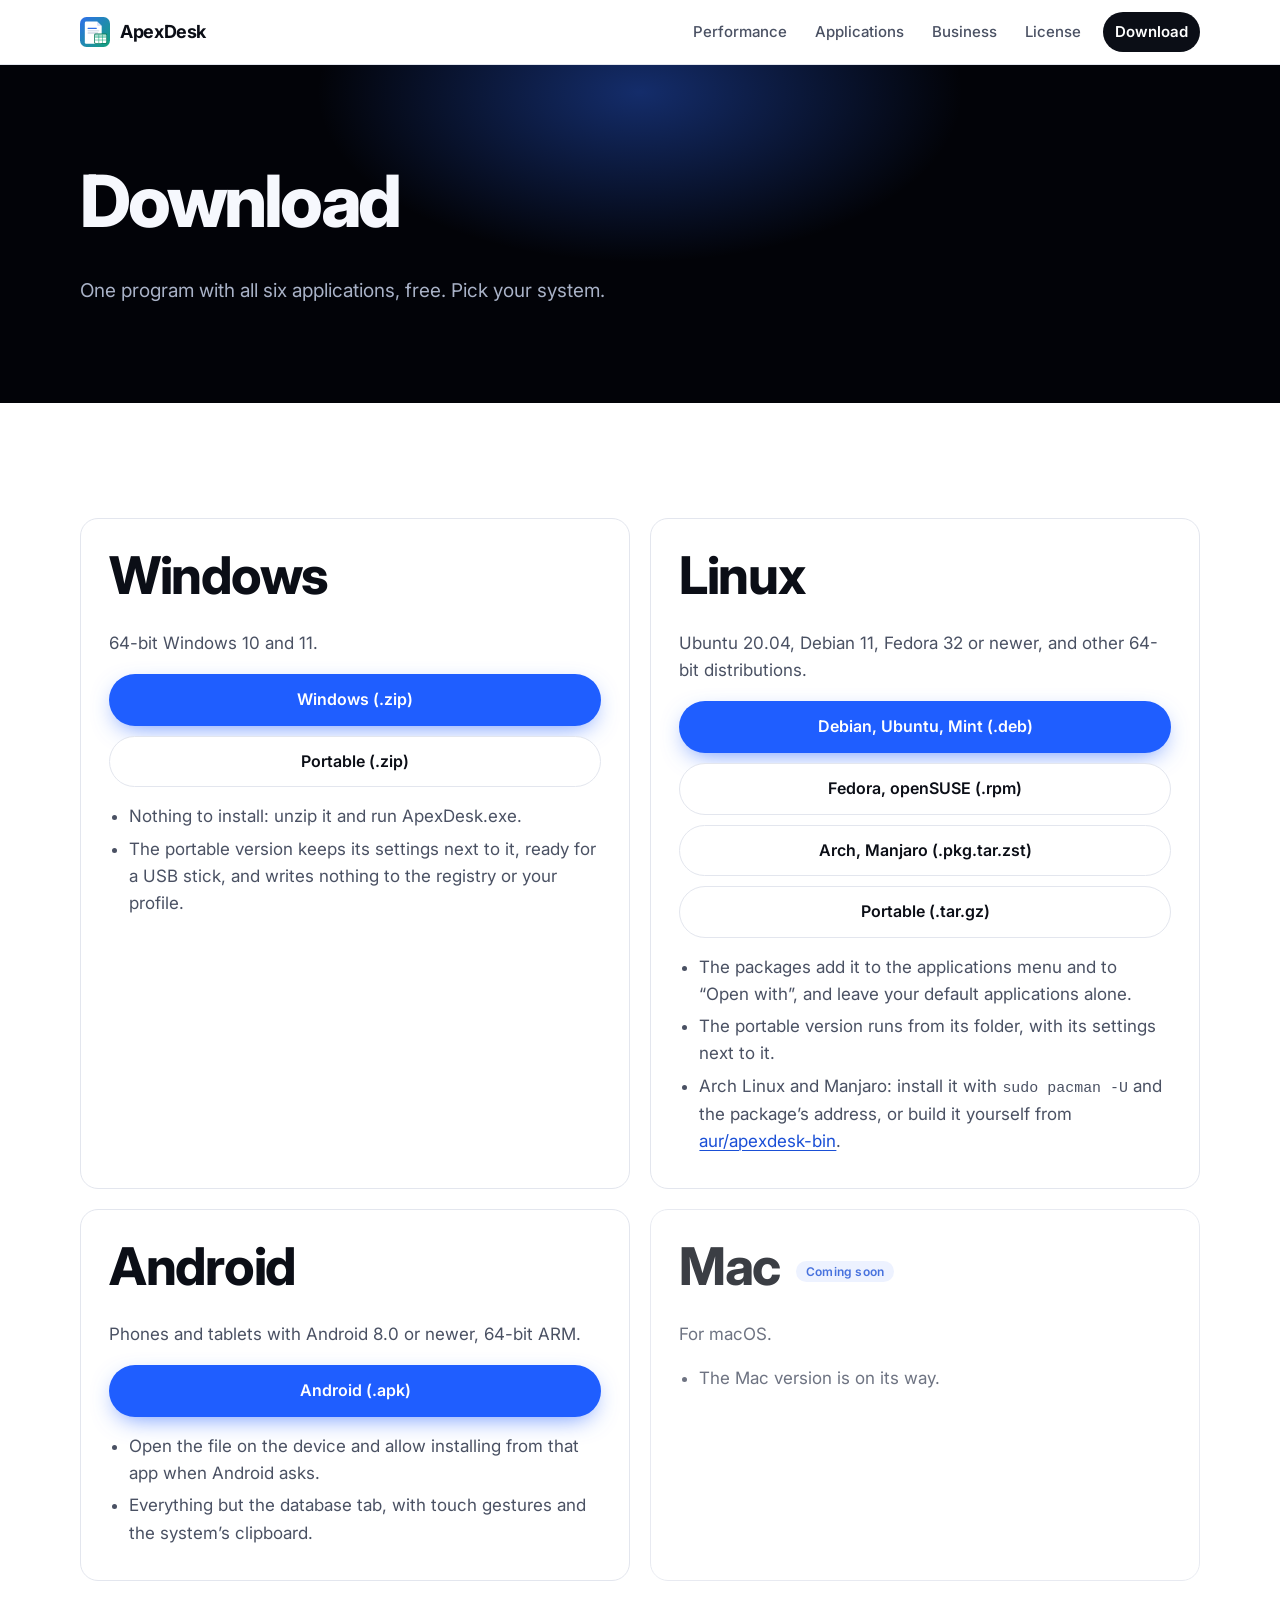
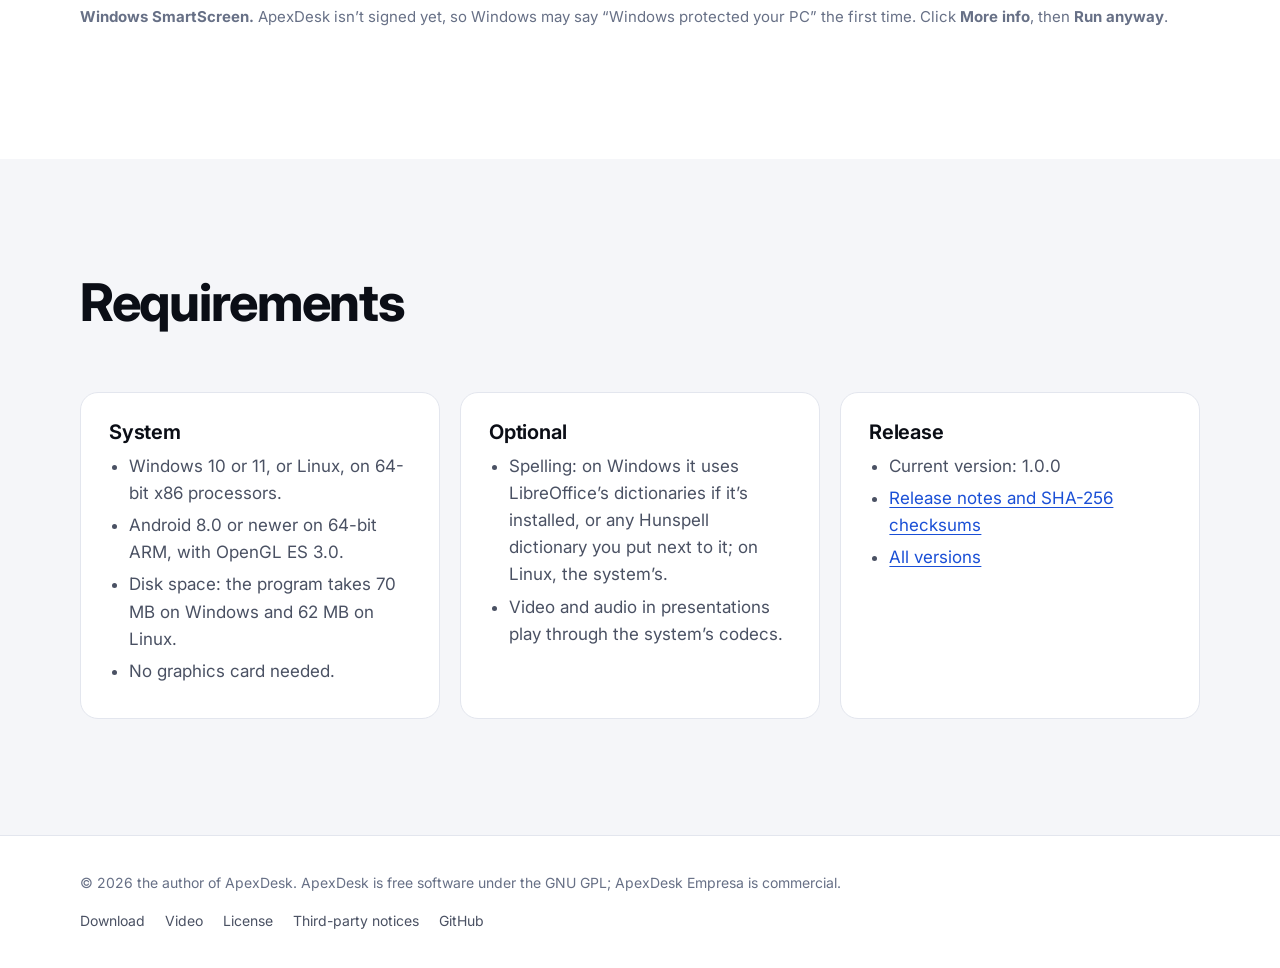
==== download.html @ 5144d4d2 "License: the source code is open under the GNU GPL; ApexDesk Empresa stays commercial Co-Authored-By" ====
<!doctype html>
<html lang="en">
<head>
<meta charset="utf-8">
<meta name="viewport" content="width=device-width, initial-scale=1">
<title>Download ApexDesk for Windows and Linux</title>
<meta name="description" content="Download ApexDesk 1.0 for Windows (normal or portable) and Linux (.deb, .rpm, Arch or portable); Mac coming soon. Free, no account.">
<link rel="canonical" href="https://apexdesk.github.io/download.html">
<meta property="og:type" content="website">
<meta property="og:site_name" content="ApexDesk">
<meta property="og:title" content="Download ApexDesk">
<meta property="og:description" content="Free, for Windows and Linux.">
<meta property="og:url" content="https://apexdesk.github.io/download.html">
<meta property="og:image" content="https://apexdesk.github.io/img/og.jpg">
<meta property="og:locale" content="en_US">
<meta name="twitter:card" content="summary_large_image">
<meta name="theme-color" content="#0b0f19" media="(prefers-color-scheme: dark)">
<meta name="theme-color" content="#ffffff" media="(prefers-color-scheme: light)">
<link rel="icon" href="img/logo-mark.svg" type="image/svg+xml">
<link rel="icon" href="favicon.ico" sizes="32x32">
<link rel="apple-touch-icon" href="img/apple-touch-icon.png">
<link rel="preload" href="fonts/inter-var.woff2" as="font" type="font/woff2" crossorigin>
<link rel="stylesheet" href="css/style.css">
</head>
<body class="page">
<a class="skip" href="#main">Skip to content</a>
<header class="site-header">
  <div class="wrap">
    <a class="brand" href="./"><img src="img/logo-mark.svg" alt="" width="30" height="30">ApexDesk</a>
    <nav class="nav" aria-label="Main">
      <a href="./#performance">Performance</a>
      <a href="./#applications">Applications</a>
      <a href="./#business">Business</a>
      <a href="license.html">License</a>
      <a class="nav-cta" href="download.html" aria-current="page">Download</a>
    </nav>
  </div>
</header>

<main id="main">
<div class="page-head">
  <div class="wrap">
    <h1>Download</h1>
    <p>One program with all six applications, free. Pick your system.</p>
  </div>
</div>

<section>
  <div class="wrap">
    <div class="grid dl">
      <div class="card">
        <h2>Windows</h2>
        <p>64-bit Windows 10 and 11.</p>
        <a class="btn btn-primary" href="https://github.com/apexdesk/apexdesk/releases/download/v1.0.0/apexdesk-1.0.0-windows-x86_64.zip">Windows (.zip)</a>
        <a class="btn btn-ghost" href="https://github.com/apexdesk/apexdesk/releases/download/v1.0.0/apexdesk-1.0.0-windows-x86_64-portable.zip">Portable (.zip)</a>
        <ul>
          <li>Nothing to install: unzip it and run ApexDesk.exe.</li>
          <li>The portable version keeps its settings next to it, ready for a USB stick, and writes nothing to the registry or your profile.</li>
        </ul>
      </div>
      <div class="card">
        <h2>Linux</h2>
        <p>Ubuntu 20.04, Debian 11, Fedora 32 or newer, and other 64-bit distributions.</p>
        <a class="btn btn-primary" href="https://github.com/apexdesk/apexdesk/releases/download/v1.0.0/apexdesk_1.0.0_amd64.deb">Debian, Ubuntu, Mint (.deb)</a>
        <a class="btn btn-ghost" href="https://github.com/apexdesk/apexdesk/releases/download/v1.0.0/apexdesk-1.0.0-1.x86_64.rpm">Fedora, openSUSE (.rpm)</a>
        <a class="btn btn-ghost" href="https://github.com/apexdesk/apexdesk/releases/download/v1.0.0/apexdesk-bin-1.0.0-1-x86_64.pkg.tar.zst">Arch, Manjaro (.pkg.tar.zst)</a>
        <a class="btn btn-ghost" href="https://github.com/apexdesk/apexdesk/releases/download/v1.0.0/apexdesk-1.0.0-linux-x86_64-portable.tar.gz">Portable (.tar.gz)</a>
        <ul>
          <li>The packages add it to the applications menu and to “Open with”, and leave your default applications alone.</li>
          <li>The portable version runs from its folder, with its settings next to it.</li>
          <li>Arch Linux and Manjaro: install it with <code>sudo pacman -U</code> and the package’s address, or build it yourself from <a href="https://github.com/apexdesk/apexdesk/tree/main/aur/apexdesk-bin">aur/apexdesk-bin</a>.</li>
        </ul>
      </div>
      <div class="card">
        <h2>Android</h2>
        <p>Phones and tablets with Android 8.0 or newer, 64-bit ARM.</p>
        <a class="btn btn-primary" href="https://github.com/apexdesk/apexdesk/releases/download/v1.0.0/apexdesk-1.0.0-android.apk">Android (.apk)</a>
        <ul>
          <li>Open the file on the device and allow installing from that app when Android asks.</li>
          <li>Everything but the database tab, with touch gestures and the system’s clipboard.</li>
        </ul>
      </div>
      <div class="card soon">
        <h2>Mac <span class="badge">Coming soon</span></h2>
        <p>For macOS.</p>
        <ul>
          <li>The Mac version is on its way.</li>
        </ul>
      </div>
    </div>
    <p class="fine-print"><strong>Windows SmartScreen.</strong> ApexDesk isn’t signed yet, so Windows may say “Windows protected your PC” the first time. Click <strong>More info</strong>, then <strong>Run anyway</strong>.</p>
  </div>
</section>

<section class="alt req">
  <div class="wrap">
    <div class="section-head">
      <h2>Requirements</h2>
    </div>
    <div class="grid">
      <div class="card">
        <h3>System</h3>
        <ul>
          <li>Windows 10 or 11, or Linux, on 64-bit x86 processors.</li>
          <li>Android 8.0 or newer on 64-bit ARM, with OpenGL ES 3.0.</li>
          <li>Disk space: the program takes <span data-fig="exe_win">70</span> MB on Windows and <span data-fig="exe_linux">62</span> MB on Linux.</li>
          <li>No graphics card needed.</li>
        </ul>
      </div>
      <div class="card">
        <h3>Optional</h3>
        <ul>
          <li>Spelling: on Windows it uses LibreOffice’s dictionaries if it’s installed, or any Hunspell dictionary you put next to it; on Linux, the system’s.</li>
          <li>Video and audio in presentations play through the system’s codecs.</li>
        </ul>
      </div>
      <div class="card">
        <h3>Release</h3>
        <ul>
          <li>Current version: 1.0.0</li>
          <li><a href="https://github.com/apexdesk/apexdesk/releases/tag/v1.0.0">Release notes and SHA-256 checksums</a></li>
          <li><a href="https://github.com/apexdesk/apexdesk/releases">All versions</a></li>
        </ul>
      </div>
    </div>
  </div>
</section>
</main>

<footer class="site-footer">
  <div class="wrap">
    <p>© 2026 the author of ApexDesk. ApexDesk is free software under the GNU GPL; ApexDesk Empresa is commercial.</p>
    <nav aria-label="Footer">
      <a href="download.html">Download</a>
      <a href="video.html">Video</a>
      <a href="license.html">License</a>
      <a href="legal/third-party-notices.txt">Third-party notices</a>
      <a href="https://github.com/apexdesk/apexdesk">GitHub</a>
    </nav>
  </div>
</footer>
<script src="js/figures.js"></script>
<script src="js/main.js"></script>
</body>
</html>
---- css/style.css ----
/* ApexDesk website. One stylesheet, no dependencies.
   The home page opens with a dark launch stage (name, line, the apps in a
   collage, the figures) and goes on as a sober site that follows the
   visitor's light or dark mode. */

@font-face {
    font-family: "Inter";
    src: url("../fonts/inter-var.woff2") format("woff2");
    font-weight: 100 900;
    font-style: normal;
    font-display: swap;
}

:root {
    color-scheme: light dark;
    --font: "Inter", system-ui, -apple-system, "Segoe UI", Roboto, "Helvetica Neue", Arial, sans-serif;
    --mono: ui-monospace, "Cascadia Mono", "SF Mono", Menlo, Consolas, monospace;

    --bg: #ffffff;
    --bg-alt: #f5f6f9;
    --surface: #ffffff;
    --text: #0b0e16;
    --muted: #4a5163;
    --faint: #677086;
    --line: #e3e6ee;
    --accent: #1f5eff;
    --accent-text: #1a4fd6;
    --accent-soft: #e9efff;
    --shadow: 0 1px 2px rgba(10, 20, 50, .06), 0 16px 40px -16px rgba(10, 20, 50, .22);

    /* the launch stage, the same in both modes */
    --ink: #020308;
    --ink-2: #070a14;
    --ink-text: #f6f8fd;
    --ink-muted: #a9b2c7;
    --ink-faint: #7f889e;
    --ink-line: rgba(255, 255, 255, .09);
    --c1: #2f6bff;
    --c2: #22c6ff;
    --c3: #9b5cff;
    --c4: #ff4fa3;

    --radius: 18px;
    --wrap: 1200px;
    --gutter: clamp(16px, 4vw, 40px);
}

@media (prefers-color-scheme: dark) {
    :root {
        --bg: #0a0c12;
        --bg-alt: #10131b;
        --surface: #141823;
        --text: #eef1f8;
        --muted: #b1b8c9;
        --faint: #8d95a8;
        --line: #232838;
        --accent: #3b74ff;
        --accent-text: #8fb0ff;
        --accent-soft: #16213d;
        --shadow: 0 1px 2px rgba(0, 0, 0, .4), 0 16px 40px -16px rgba(0, 0, 0, .7);
    }
}

*, *::before, *::after { box-sizing: border-box; }
html { -webkit-text-size-adjust: 100%; scroll-behavior: smooth; }
body {
    margin: 0;
    background: var(--bg);
    color: var(--text);
    font: 17px/1.6 var(--font);
    font-feature-settings: "cv11", "ss01";
    -webkit-font-smoothing: antialiased;
    overflow-x: hidden;
}
img { max-width: 100%; height: auto; display: block; }
a { color: var(--accent-text); text-decoration-thickness: 1px; text-underline-offset: 3px; }
h1, h2, h3 { line-height: 1.1; letter-spacing: -.025em; margin: 0 0 .5em; }
h2 { font-size: clamp(30px, 4.4vw, 52px); font-weight: 750; }
h3 { font-size: 20px; font-weight: 650; letter-spacing: -.01em; }
p { margin: 0 0 1em; }
ul { margin: 0; padding-left: 1.2em; }
li { margin: .3em 0; }
code { font-family: var(--mono); font-size: .88em; }
:focus-visible { outline: 3px solid var(--c2); outline-offset: 3px; border-radius: 6px; }

.wrap { max-width: var(--wrap); margin: 0 auto; padding: 0 var(--gutter); }
.skip { position: absolute; left: -999px; top: 8px; background: #fff; color: #000; padding: 8px 14px; border-radius: 8px; z-index: 100; }
.skip:focus { left: 8px; }
.todo { display: inline-block; font: 600 12px/1 var(--mono); background: #ffe7a3; color: #5a3d00; padding: 3px 6px; border-radius: 5px; vertical-align: middle; }

/* ---------- header ---------- */

.site-header { position: sticky; top: 0; z-index: 50; background: color-mix(in srgb, var(--bg) 82%, transparent); backdrop-filter: saturate(1.6) blur(14px); -webkit-backdrop-filter: saturate(1.6) blur(14px); border-bottom: 1px solid var(--line); }
.site-header .wrap { display: flex; align-items: center; justify-content: space-between; gap: 16px; height: 64px; }
.brand { display: flex; align-items: center; gap: 10px; font-weight: 700; font-size: 18px; letter-spacing: -.02em; color: inherit; text-decoration: none; white-space: nowrap; }
.nav { display: flex; align-items: center; gap: 4px; }
.nav a { color: var(--muted); text-decoration: none; font-size: 15px; font-weight: 500; padding: 8px 12px; border-radius: 999px; }
.nav a:hover { color: var(--text); }
.nav a.lang { border: 1px solid var(--line); }
.nav a.nav-cta { background: var(--text); color: var(--bg); font-weight: 600; margin-left: 6px; }
.nav a.nav-cta:hover { opacity: .88; }

/* On the home page the header floats over the dark stage. */
.home .site-header { position: absolute; left: 0; right: 0; background: transparent; border-bottom-color: transparent; backdrop-filter: none; -webkit-backdrop-filter: none; }
.home .site-header .brand { color: var(--ink-text); }
.home .site-header .nav a { color: var(--ink-muted); }
.home .site-header .nav a:hover { color: var(--ink-text); }
.home .site-header .nav a.lang { border-color: var(--ink-line); }
.home .site-header .nav a.nav-cta { background: var(--ink-text); color: var(--ink); }

@media (max-width: 860px) {
    .nav a:not(.lang):not(.nav-cta) { display: none; }
}

/* ---------- buttons ---------- */

.btn { display: inline-flex; align-items: center; justify-content: center; gap: 8px; min-height: 48px; padding: 12px 24px; border-radius: 999px; font-weight: 600; font-size: 16px; text-decoration: none; border: 1px solid transparent; transition: transform .15s ease, box-shadow .2s ease, background .2s; }
.btn:hover { transform: translateY(-1px); }
.btn-primary { background: var(--accent); color: #fff; box-shadow: 0 8px 24px -8px color-mix(in srgb, var(--accent) 70%, transparent); }
.btn-ghost { border-color: var(--line); color: var(--text); background: var(--surface); }
.btn[aria-disabled="true"] { opacity: .55; pointer-events: none; }

/* ---------- the launch stage ---------- */

.stage { position: relative; background: var(--ink); color: var(--ink-text); overflow: hidden; isolation: isolate; }
.stage::before {
    content: ""; position: absolute; inset: -20% -10% auto; height: 120%; z-index: -1;
    background:
        radial-gradient(40% 35% at 50% 18%, rgba(47, 107, 255, .45), transparent 70%),
        radial-gradient(30% 30% at 22% 38%, rgba(155, 92, 255, .30), transparent 70%),
        radial-gradient(30% 30% at 80% 36%, rgba(34, 198, 255, .28), transparent 70%);
    filter: blur(10px);
}
.stage::after { /* fine grid, fading out */
    content: ""; position: absolute; inset: 0; z-index: -1; opacity: .5;
    background-image: linear-gradient(var(--ink-line) 1px, transparent 1px), linear-gradient(90deg, var(--ink-line) 1px, transparent 1px);
    background-size: 64px 64px;
    mask-image: radial-gradient(70% 45% at 50% 20%, #000 20%, transparent 75%);
    -webkit-mask-image: radial-gradient(70% 45% at 50% 20%, #000 20%, transparent 75%);
}

.hero { text-align: center; padding: clamp(120px, 17vh, 190px) 0 0; }
.eyebrow { display: inline-flex; align-items: center; gap: 10px; font-size: 14px; font-weight: 600; letter-spacing: .14em; text-transform: uppercase; color: var(--ink-muted); margin: 0 0 22px; }
.eyebrow::before, .eyebrow::after { content: ""; width: 28px; height: 1px; background: currentColor; opacity: .5; }
.hero-name {
    font-size: clamp(64px, 11vw, 164px); font-weight: 800; letter-spacing: -.055em; line-height: .92; margin: 0 0 .18em;
    background: linear-gradient(180deg, #fff 30%, #b9c6e8 100%); -webkit-background-clip: text; background-clip: text; color: transparent;
    padding-bottom: .06em;
}
.hero-line { font-size: clamp(24px, 3.4vw, 42px); font-weight: 600; letter-spacing: -.025em; line-height: 1.15; margin: 0 auto 18px; max-width: 18em; }
.hero-line em { font-style: normal; background: linear-gradient(90deg, var(--c2), var(--c1) 45%, var(--c3) 80%, var(--c4)); -webkit-background-clip: text; background-clip: text; color: transparent; }
.hero-sub { color: var(--ink-muted); font-size: clamp(17px, 1.6vw, 20px); max-width: 36em; margin: 0 auto 34px; }
.hero-cta { display: flex; flex-wrap: wrap; gap: 12px; justify-content: center; }
.hero-cta .btn-primary { background: #fff; color: var(--ink); box-shadow: 0 0 0 1px rgba(255,255,255,.2), 0 10px 40px -6px rgba(47, 107, 255, .8); }
.hero-cta .btn-ghost { background: transparent; color: var(--ink-text); border-color: rgba(255,255,255,.22); }
.hero-note { margin: 16px 0 0; font-size: 14px; color: var(--ink-faint); }

/* The apps, overlapping: a fan of real windows in perspective. */
.collage { position: relative; height: clamp(300px, 50vw, 700px); margin: clamp(48px, 7vw, 88px) auto 0; max-width: 1400px; perspective: 2200px; }
.win {
    position: absolute; left: 50%; top: 0; width: 58%; margin: 0;
    border-radius: 12px; overflow: hidden; background: #fff;
    box-shadow: 0 0 0 1px rgba(255,255,255,.14), 0 40px 80px -20px rgba(0,0,0,.8), 0 20px 50px -10px rgba(30, 60, 160, .45);
    transform-style: preserve-3d;
    transition: transform 1.1s cubic-bezier(.2, .8, .2, 1), opacity 1.1s ease;
    will-change: transform;
}
.win img { width: 100%; aspect-ratio: 16 / 10; object-fit: cover; object-position: top left; }
.win figcaption { position: absolute; left: 12px; bottom: 12px; font-size: 13px; font-weight: 600; color: #fff; background: rgba(5, 8, 20, .72); padding: 5px 11px; border-radius: 999px; backdrop-filter: blur(6px); }
/* resting places, back to front */
.win.w-pdf    { --x: -122%; --y: -10%; --r: 18deg;  --z: -300px; z-index: 1; width: 42%; }
.win.w-db     { --x:  22%;  --y: -10%; --r: -18deg; --z: -300px; z-index: 1; width: 42%; }
.win.w-doc    { --x: -98%;  --y: 36%;  --r: 12deg;  --z: -140px; z-index: 2; width: 48%; }
.win.w-slides { --x: -2%;   --y: 36%;  --r: -12deg; --z: -140px; z-index: 2; width: 48%; }
.win.w-sheet  { --x: -50%;  --y: 34%;  --r: 0deg;   --z: 0;      z-index: 3; }
.win.w-pdf figcaption, .win.w-db figcaption { bottom: auto; top: 12px; }
.win.w-db figcaption, .win.w-slides figcaption { left: auto; right: 12px; }
.win { transform: translate3d(var(--x), var(--y), var(--z)) rotateY(var(--r)) rotateX(var(--tilt, 0deg)); }
/* before they come in (only with JavaScript and motion) */
.js .collage:not(.in) .win { transform: translate3d(-50%, 30%, -400px) rotateX(18deg); opacity: 0; }
.js .collage:not(.in) .w-sheet { transform: translate3d(-50%, 18%, 0) rotateX(12deg); }
.collage .win:nth-child(2), .collage .win:nth-child(3) { transition-delay: .12s; }
.collage .win:nth-child(4), .collage .win:nth-child(5) { transition-delay: .24s; }
.collage::after { /* the floor fades the windows into the next band */
    content: ""; position: absolute; left: -10%; right: -10%; bottom: -2px; height: 45%; z-index: 5; pointer-events: none;
    background: linear-gradient(transparent, var(--ink) 92%);
}

@media (max-width: 720px) {
    .win { width: 86%; }
    .win.w-sheet  { --x: -50%; --y: 22%; }
    .win.w-doc    { --x: -88%; --y: 0;   width: 70%; }
    .win.w-slides { --x: -12%; --y: 0;   width: 70%; }
    .win.w-pdf, .win.w-db { display: none; }
    .collage { height: 78vw; perspective: 1400px; }
    .win figcaption { display: none; }
}

/* The figures */
.figures { position: relative; z-index: 6; padding: 24px 0 clamp(80px, 10vw, 130px); }
.figures-head { text-align: center; max-width: 780px; margin: 0 auto clamp(40px, 6vw, 72px); }
.figures-head h2 { color: var(--ink-text); }
.figures-head p { color: var(--ink-muted); font-size: 19px; }
.kicker { display: block; font-size: 14px; font-weight: 700; letter-spacing: .14em; text-transform: uppercase; color: var(--c2); margin-bottom: 14px; }
.big-figs { display: grid; grid-template-columns: repeat(3, 1fr); gap: 1px; background: var(--ink-line); border: 1px solid var(--ink-line); border-radius: var(--radius); overflow: hidden; margin-bottom: clamp(40px, 6vw, 64px); }
.big-fig { background: var(--ink-2); padding: clamp(24px, 3.4vw, 44px); }
.big-fig .n { display: block; font-size: clamp(54px, 8vw, 104px); font-weight: 800; letter-spacing: -.05em; line-height: 1; font-variant-numeric: tabular-nums; margin-bottom: 14px;
    background: linear-gradient(180deg, #fff, #9fb4ff); -webkit-background-clip: text; background-clip: text; color: transparent; }
.big-fig .n small { font-size: .42em; letter-spacing: -.02em; margin-left: .08em; }
.big-fig p { color: var(--ink-muted); margin: 0; font-size: 16px; }
.big-fig strong { color: var(--ink-text); font-weight: 600; }
@media (max-width: 760px) { .big-figs { grid-template-columns: 1fr; } }

.compare { display: grid; grid-template-columns: repeat(2, 1fr); gap: clamp(16px, 2.4vw, 28px); }
.cmp { background: var(--ink-2); border: 1px solid var(--ink-line); border-radius: var(--radius); padding: clamp(20px, 2.6vw, 32px); }
.cmp h3 { color: var(--ink-text); font-size: 17px; margin-bottom: 4px; }
.cmp .how { color: var(--ink-faint); font-size: 14px; margin-bottom: 20px; }
.bar { display: grid; grid-template-columns: 9.5em 1fr; align-items: center; gap: 12px; margin: 10px 0; font-size: 14px; color: var(--ink-muted); }
.bar .track { position: relative; height: 30px; border-radius: 8px; background: rgba(255,255,255,.04); }
.bar .fill { position: absolute; inset: 0 auto 0 0; width: var(--w, 50%); border-radius: 8px; background: rgba(255,255,255,.16); display: flex; align-items: center; justify-content: flex-end; padding: 0 10px; color: var(--ink-text); font-weight: 600; font-variant-numeric: tabular-nums; white-space: nowrap; transition: width 1.2s cubic-bezier(.2, .8, .2, 1); min-width: 6px; }
.bar .fill.out { padding: 0; }
.bar .fill.out .v { position: absolute; left: calc(100% + 10px); top: 50%; transform: translateY(-50%); }
.bar.us { color: var(--ink-text); font-weight: 600; }
.bar.us .fill { background: linear-gradient(90deg, var(--c1), var(--c2)); box-shadow: 0 0 24px -4px rgba(34, 198, 255, .6); }
.js .compare:not(.in) .fill { width: 0 !important; }
.fine { font-size: 13px; color: var(--ink-faint); margin: 28px 0 0; text-align: center; }
.fine a { color: var(--ink-muted); }
@media (max-width: 860px) { .compare { grid-template-columns: 1fr; } .bar { grid-template-columns: 7.5em 1fr; } }

/* ---------- the sober site ---------- */

section { padding: clamp(72px, 9vw, 120px) 0; }
section.alt { background: var(--bg-alt); }
.section-head { max-width: 760px; margin-bottom: clamp(36px, 5vw, 60px); }
.section-head.center { text-align: center; margin-left: auto; margin-right: auto; }
.section-head p { color: var(--muted); font-size: 19px; }
.section-head .kicker { color: var(--accent-text); }

.grid { display: grid; grid-template-columns: repeat(3, 1fr); gap: 20px; }
@media (max-width: 960px) { .grid { grid-template-columns: repeat(2, 1fr); } }
@media (max-width: 620px) { .grid { grid-template-columns: 1fr; } }
.card { background: var(--surface); border: 1px solid var(--line); border-radius: var(--radius); padding: 28px; }
.card p, .card li { color: var(--muted); }
.card .ico { width: 44px; height: 44px; border-radius: 12px; display: grid; place-items: center; background: var(--accent-soft); color: var(--accent-text); margin-bottom: 18px; }
.card .ico svg { width: 22px; height: 22px; }
.without { margin-top: clamp(40px, 5vw, 64px); }
.without-title { font-size: 24px; margin-bottom: 20px; }

/* One band per app: a big window next to what it does. */
.app { display: grid; grid-template-columns: 1fr 1.35fr; gap: clamp(28px, 5vw, 72px); align-items: center; padding: clamp(40px, 6vw, 72px) 0; border-top: 1px solid var(--line); }
.app:first-of-type { border-top: 0; padding-top: 0; }
.app.flip { grid-template-columns: 1.35fr 1fr; }
.app.flip .app-text { order: 2; }
.app-text .num { font: 600 14px/1 var(--mono); color: var(--accent-text); letter-spacing: .06em; }
.app-text h3 { font-size: clamp(26px, 3vw, 36px); letter-spacing: -.03em; margin: 12px 0 14px; }
.app-text > p { color: var(--muted); font-size: 18px; }
.app-text ul { list-style: none; padding: 0; margin: 18px 0; }
.app-text li { position: relative; padding-left: 26px; color: var(--muted); }
.app-text li::before { content: ""; position: absolute; left: 2px; top: .62em; width: 12px; height: 7px; border-left: 2px solid var(--accent); border-bottom: 2px solid var(--accent); transform: rotate(-45deg); }
.fmts { display: flex; flex-wrap: wrap; gap: 6px; margin: 0; padding: 0; list-style: none; }
.fmts li { padding: 0 !important; margin: 0; }
.fmts li::before { display: none; }
.fmts code { display: inline-block; background: var(--bg-alt); border: 1px solid var(--line); border-radius: 6px; padding: 2px 8px; color: var(--text); }
.shot { border-radius: 14px; overflow: hidden; border: 1px solid var(--line); box-shadow: 0 30px 70px -30px rgba(10, 20, 60, .45), 0 8px 20px -10px rgba(10, 20, 60, .25); background: #fff; }
.shot img { width: 100%; }
@media (max-width: 900px) {
    .app, .app.flip { grid-template-columns: 1fr; }
    .app.flip .app-text { order: 0; }
}

.table-wrap { overflow-x: auto; border: 1px solid var(--line); border-radius: var(--radius); background: var(--surface); }
table { width: 100%; border-collapse: collapse; font-size: 15px; }
th, td { text-align: left; padding: 14px 18px; border-bottom: 1px solid var(--line); vertical-align: top; }
th { font-weight: 600; background: var(--bg-alt); }
tr:last-child td { border-bottom: 0; }
td code { white-space: nowrap; }

.closing { text-align: center; }
.closing h2 { margin-bottom: 18px; }
.closing p { color: var(--muted); font-size: 19px; margin-bottom: 28px; }
.closing .hero-cta .btn-primary { background: var(--accent); color: #fff; box-shadow: 0 10px 30px -10px var(--accent); }
.closing .hero-cta .btn-ghost { color: var(--text); border-color: var(--line); background: var(--surface); }

/* ---------- inner pages ---------- */

.page-head { background: var(--ink); color: var(--ink-text); padding: clamp(56px, 8vw, 96px) 0; position: relative; overflow: hidden; isolation: isolate; }
.page-head::before { content: ""; position: absolute; inset: -40% 10% auto; height: 160%; z-index: -1; background: radial-gradient(45% 45% at 50% 30%, rgba(47, 107, 255, .40), transparent 70%); }
.page-head h1 { font-size: clamp(40px, 6vw, 72px); font-weight: 800; letter-spacing: -.045em; }
.page-head p { color: var(--ink-muted); font-size: 19px; margin: 0; max-width: 40em; }
.notice { background: #fff6dc; color: #4d3800; border: 1px solid #f0d98a; border-radius: 12px; padding: 14px 18px; margin-bottom: 28px; }
@media (prefers-color-scheme: dark) { .notice { background: #2a2310; color: #f3e2a8; border-color: #5a4a18; } }
@media (min-width: 621px) { .grid.dl { grid-template-columns: repeat(2, 1fr); } }
.dl .card .btn { display: flex; margin: 10px 0; }
.dl .card ul { margin-top: 16px; }
.card.soon { opacity: .8; }
.badge { display: inline-block; font-size: 12px; font-weight: 600; letter-spacing: .02em; background: var(--accent-soft); color: var(--accent-text); padding: 4px 10px; border-radius: 999px; vertical-align: middle; margin-left: 6px; }
.plan { display: flex; flex-direction: column; }
.plan .btn { margin-top: auto; }
.plan h2 { font-size: clamp(26px, 2.6vw, 34px); white-space: nowrap; }
.plan.featured { border: 2px solid var(--accent); box-shadow: var(--shadow); }
.price { font-size: 36px; font-weight: 750; letter-spacing: -.03em; margin: 10px 0 16px; }
.plan ul { margin-bottom: 24px; }

/* ---------- footer ---------- */

.site-footer { border-top: 1px solid var(--line); padding: 36px 0; font-size: 14px; color: var(--faint); }
.site-footer .wrap { display: flex; flex-wrap: wrap; gap: 16px 28px; justify-content: space-between; align-items: center; }
.site-footer p { margin: 0; }
.site-footer nav { display: flex; flex-wrap: wrap; gap: 8px 20px; }
.site-footer a { color: var(--muted); text-decoration: none; }
.site-footer a:hover { color: var(--text); }

/* ---------- reveal on scroll ---------- */

.js .reveal { opacity: 0; transform: translateY(24px); transition: opacity .8s ease, transform .8s cubic-bezier(.2, .8, .2, 1); }
.js .reveal.in { opacity: 1; transform: none; }

@media (prefers-reduced-motion: reduce) {
    html { scroll-behavior: auto; }
    *, *::before, *::after { transition: none !important; animation: none !important; }
    .js .reveal, .js .collage:not(.in) .win { opacity: 1; transform: none; }
    .js .collage:not(.in) .win { transform: translate3d(var(--x), var(--y), var(--z)) rotateY(var(--r)); }
    .js .compare:not(.in) .fill { width: var(--w) !important; }
}

h1, h2, h3, .hero-line { text-wrap: balance; }

/* Business band: dark, so it reads as its own pitch between the sober sections. */
section.biz { position: relative; background: var(--ink); color: var(--ink-text); overflow: hidden; isolation: isolate; }
section.biz::before {
    content: ""; position: absolute; inset: 0; z-index: -1; pointer-events: none;
    background: radial-gradient(50% 60% at 85% 0%, rgba(47, 107, 255, .28), transparent 70%), radial-gradient(40% 50% at 0% 100%, rgba(155, 92, 255, .2), transparent 70%);
}
.biz-head { display: grid; grid-template-columns: 1fr 1fr; gap: 24px 64px; align-items: end; margin-bottom: 56px; }
.biz-head h2 { color: #fff; margin: 10px 0 0; }
.biz-head p { color: var(--ink-muted); font-size: 18px; margin: 0 0 24px; }
.biz-head .hero-cta { justify-content: flex-start; }
.biz .kicker { color: var(--c2); }
.biz .card { background: rgba(255, 255, 255, .04); border-color: var(--ink-line); }
.biz .card h3 { color: #fff; }
.biz .card p { color: var(--ink-muted); }
.biz .card .ico { background: rgba(34, 198, 255, .12); color: var(--c2); }
@media (max-width: 860px) { .biz-head { grid-template-columns: 1fr; } }

/* Pricing: who can use it for free */
.fine-print { color: var(--faint); font-size: 15px; margin-top: 24px; }

/* Pricing: who can use it for free */
.free-grid { grid-template-columns: repeat(4, 1fr); }
@media (max-width: 1000px) { .free-grid { grid-template-columns: repeat(2, 1fr); } }
@media (max-width: 640px) { .free-grid { grid-template-columns: 1fr; } }

.ms-note { max-width: 46em; margin: 32px auto 0; text-align: center; color: var(--ink-muted); font-size: 16px; }
.ms-note strong { color: var(--ink-text); }
.ms-note a { color: var(--c2); }
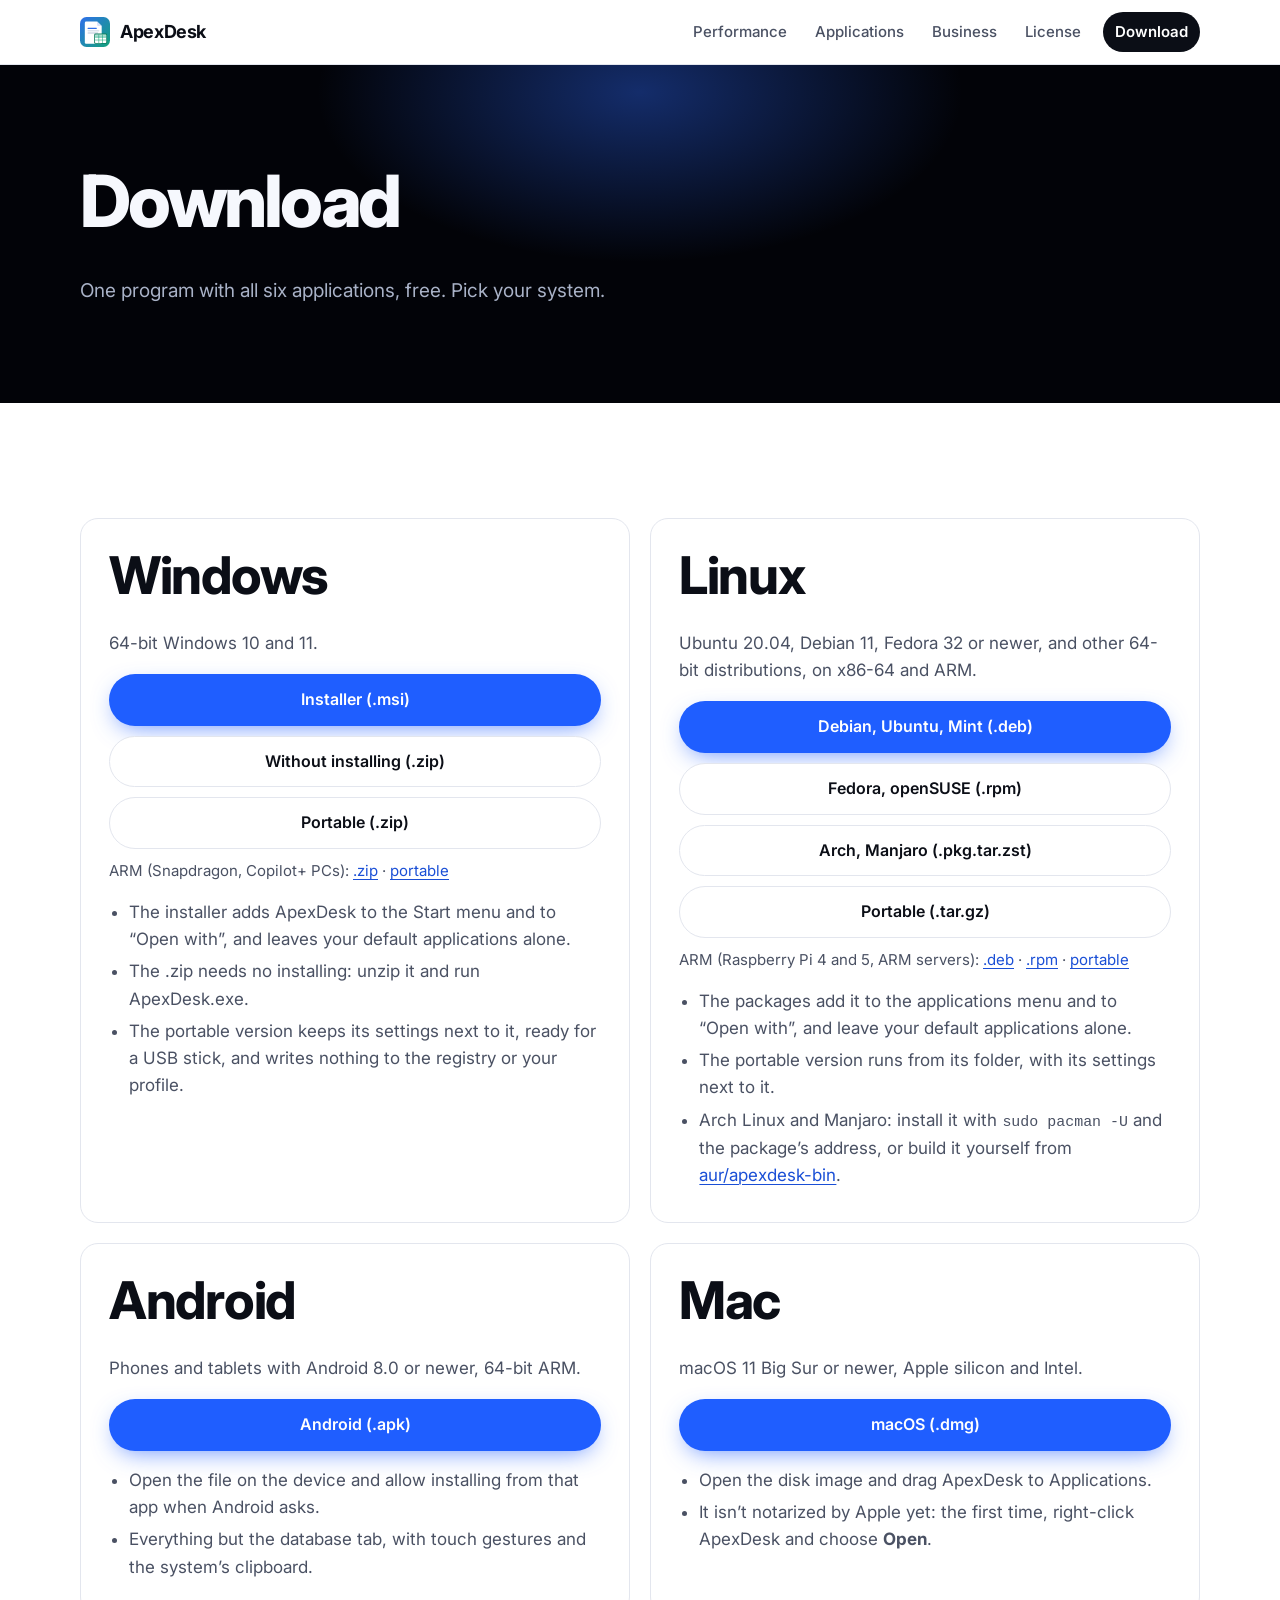
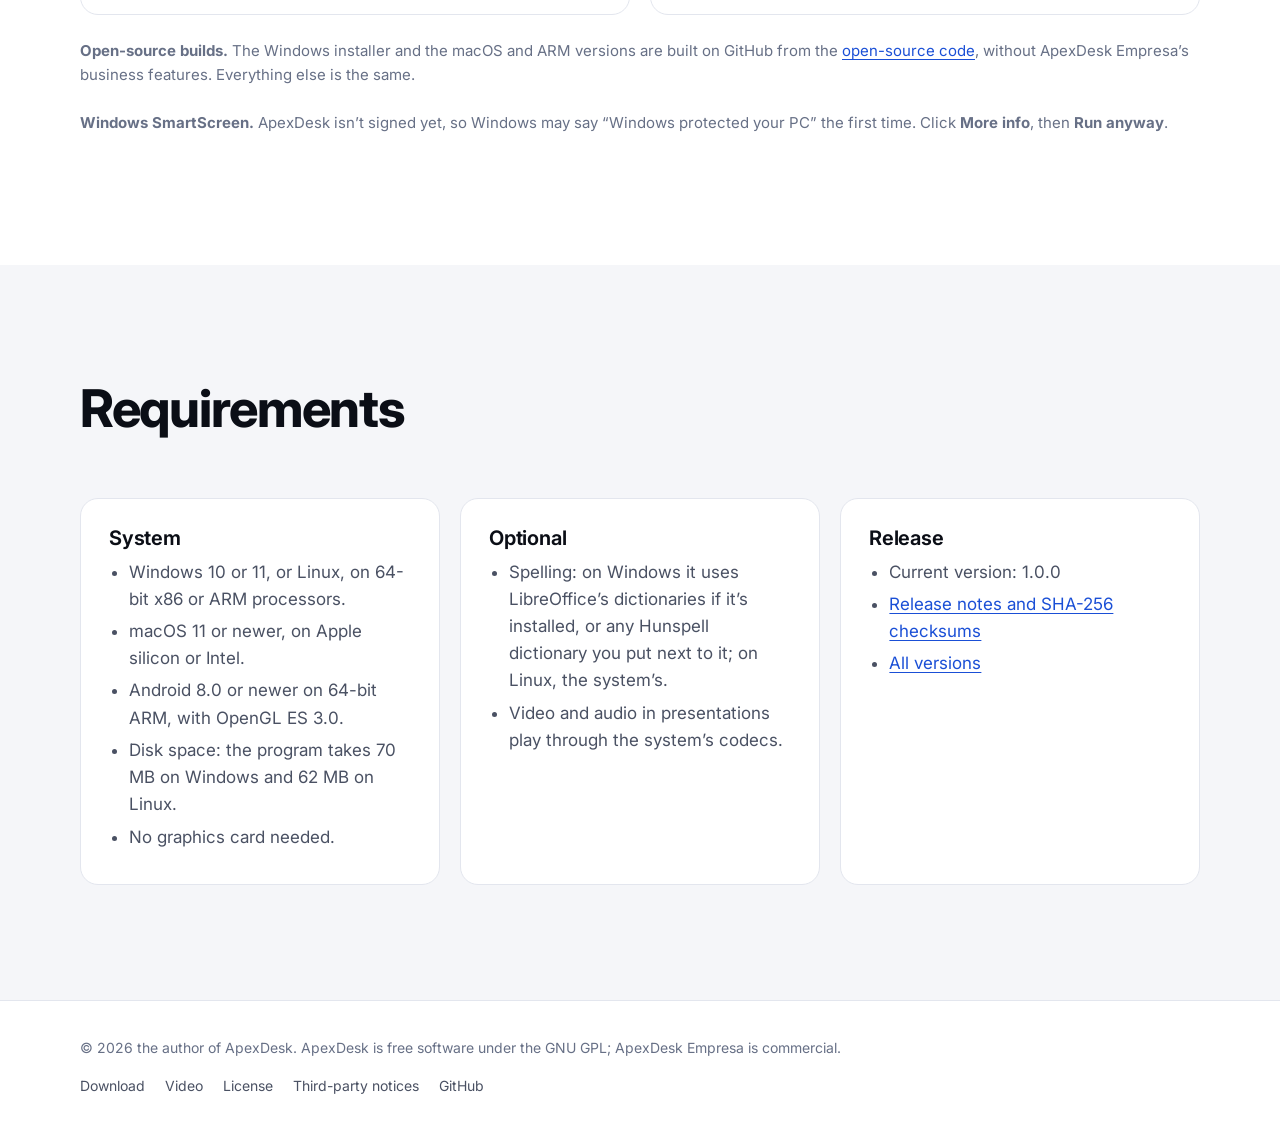
==== commit 0353140f: "Download page: macOS, the Windows installer and the ARM builds" ====
--- a/download.html
+++ b/download.html
@@ -4,12 +4,12 @@
 <meta charset="utf-8">
 <meta name="viewport" content="width=device-width, initial-scale=1">
 <title>Download ApexDesk for Windows and Linux</title>
-<meta name="description" content="Download ApexDesk 1.0 for Windows (normal or portable) and Linux (.deb, .rpm, Arch or portable); Mac coming soon. Free, no account.">
+<meta name="description" content="Download ApexDesk 1.0 for Windows (installer, zip or portable), macOS, Linux (.deb, .rpm, Arch or portable) and Android, on x86-64 and ARM. Free, no account.">
 <link rel="canonical" href="https://apexdesk.github.io/download.html">
 <meta property="og:type" content="website">
 <meta property="og:site_name" content="ApexDesk">
 <meta property="og:title" content="Download ApexDesk">
-<meta property="og:description" content="Free, for Windows and Linux.">
+<meta property="og:description" content="Free, for Windows, macOS, Linux and Android.">
 <meta property="og:url" content="https://apexdesk.github.io/download.html">
 <meta property="og:image" content="https://apexdesk.github.io/img/og.jpg">
 <meta property="og:locale" content="en_US">
@@ -51,20 +51,24 @@
       <div class="card">
         <h2>Windows</h2>
         <p>64-bit Windows 10 and 11.</p>
-        <a class="btn btn-primary" href="https://github.com/apexdesk/apexdesk/releases/download/v1.0.0/apexdesk-1.0.0-windows-x86_64.zip">Windows (.zip)</a>
+        <a class="btn btn-primary" href="https://github.com/apexdesk/apexdesk/releases/download/v1.0.0/ApexDesk-1.0.0-x64.msi">Installer (.msi)</a>
+        <a class="btn btn-ghost" href="https://github.com/apexdesk/apexdesk/releases/download/v1.0.0/apexdesk-1.0.0-windows-x86_64.zip">Without installing (.zip)</a>
         <a class="btn btn-ghost" href="https://github.com/apexdesk/apexdesk/releases/download/v1.0.0/apexdesk-1.0.0-windows-x86_64-portable.zip">Portable (.zip)</a>
+        <p class="arm">ARM (Snapdragon, Copilot+ PCs): <a href="https://github.com/apexdesk/apexdesk/releases/download/v1.0.0/apexdesk-1.0.0-windows-aarch64.zip">.zip</a> · <a href="https://github.com/apexdesk/apexdesk/releases/download/v1.0.0/apexdesk-1.0.0-windows-aarch64-portable.zip">portable</a></p>
         <ul>
-          <li>Nothing to install: unzip it and run ApexDesk.exe.</li>
+          <li>The installer adds ApexDesk to the Start menu and to “Open with”, and leaves your default applications alone.</li>
+          <li>The .zip needs no installing: unzip it and run ApexDesk.exe.</li>
           <li>The portable version keeps its settings next to it, ready for a USB stick, and writes nothing to the registry or your profile.</li>
         </ul>
       </div>
       <div class="card">
         <h2>Linux</h2>
-        <p>Ubuntu 20.04, Debian 11, Fedora 32 or newer, and other 64-bit distributions.</p>
+        <p>Ubuntu 20.04, Debian 11, Fedora 32 or newer, and other 64-bit distributions, on x86-64 and ARM.</p>
         <a class="btn btn-primary" href="https://github.com/apexdesk/apexdesk/releases/download/v1.0.0/apexdesk_1.0.0_amd64.deb">Debian, Ubuntu, Mint (.deb)</a>
         <a class="btn btn-ghost" href="https://github.com/apexdesk/apexdesk/releases/download/v1.0.0/apexdesk-1.0.0-1.x86_64.rpm">Fedora, openSUSE (.rpm)</a>
         <a class="btn btn-ghost" href="https://github.com/apexdesk/apexdesk/releases/download/v1.0.0/apexdesk-bin-1.0.0-1-x86_64.pkg.tar.zst">Arch, Manjaro (.pkg.tar.zst)</a>
         <a class="btn btn-ghost" href="https://github.com/apexdesk/apexdesk/releases/download/v1.0.0/apexdesk-1.0.0-linux-x86_64-portable.tar.gz">Portable (.tar.gz)</a>
+        <p class="arm">ARM (Raspberry Pi 4 and 5, ARM servers): <a href="https://github.com/apexdesk/apexdesk/releases/download/v1.0.0/apexdesk_1.0.0_arm64.deb">.deb</a> · <a href="https://github.com/apexdesk/apexdesk/releases/download/v1.0.0/apexdesk-1.0.0-1.aarch64.rpm">.rpm</a> · <a href="https://github.com/apexdesk/apexdesk/releases/download/v1.0.0/apexdesk-1.0.0-linux-aarch64-portable.tar.gz">portable</a></p>
         <ul>
           <li>The packages add it to the applications menu and to “Open with”, and leave your default applications alone.</li>
           <li>The portable version runs from its folder, with its settings next to it.</li>
@@ -80,14 +84,17 @@
           <li>Everything but the database tab, with touch gestures and the system’s clipboard.</li>
         </ul>
       </div>
-      <div class="card soon">
-        <h2>Mac <span class="badge">Coming soon</span></h2>
-        <p>For macOS.</p>
+      <div class="card">
+        <h2>Mac</h2>
+        <p>macOS 11 Big Sur or newer, Apple silicon and Intel.</p>
+        <a class="btn btn-primary" href="https://github.com/apexdesk/apexdesk/releases/download/v1.0.0/apexdesk-1.0.0-macos.dmg">macOS (.dmg)</a>
         <ul>
-          <li>The Mac version is on its way.</li>
+          <li>Open the disk image and drag ApexDesk to Applications.</li>
+          <li>It isn’t notarized by Apple yet: the first time, right-click ApexDesk and choose <strong>Open</strong>.</li>
         </ul>
       </div>
     </div>
+    <p class="fine-print"><strong>Open-source builds.</strong> The Windows installer and the macOS and ARM versions are built on GitHub from the <a href="https://github.com/apexdesk/apexdesk">open-source code</a>, without ApexDesk Empresa’s business features. Everything else is the same.</p>
     <p class="fine-print"><strong>Windows SmartScreen.</strong> ApexDesk isn’t signed yet, so Windows may say “Windows protected your PC” the first time. Click <strong>More info</strong>, then <strong>Run anyway</strong>.</p>
   </div>
 </section>
@@ -101,7 +108,8 @@
       <div class="card">
         <h3>System</h3>
         <ul>
-          <li>Windows 10 or 11, or Linux, on 64-bit x86 processors.</li>
+          <li>Windows 10 or 11, or Linux, on 64-bit x86 or ARM processors.</li>
+          <li>macOS 11 or newer, on Apple silicon or Intel.</li>
           <li>Android 8.0 or newer on 64-bit ARM, with OpenGL ES 3.0.</li>
           <li>Disk space: the program takes <span data-fig="exe_win">70</span> MB on Windows and <span data-fig="exe_linux">62</span> MB on Linux.</li>
           <li>No graphics card needed.</li>
--- a/css/style.css
+++ b/css/style.css
@@ -292,6 +292,7 @@
 @media (min-width: 621px) { .grid.dl { grid-template-columns: repeat(2, 1fr); } }
 .dl .card .btn { display: flex; margin: 10px 0; }
 .dl .card ul { margin-top: 16px; }
+.dl .card .arm { color: var(--muted); font-size: 15px; margin: 4px 0 0; }
 .card.soon { opacity: .8; }
 .badge { display: inline-block; font-size: 12px; font-weight: 600; letter-spacing: .02em; background: var(--accent-soft); color: var(--accent-text); padding: 4px 10px; border-radius: 999px; vertical-align: middle; margin-left: 6px; }
 .plan { display: flex; flex-direction: column; }
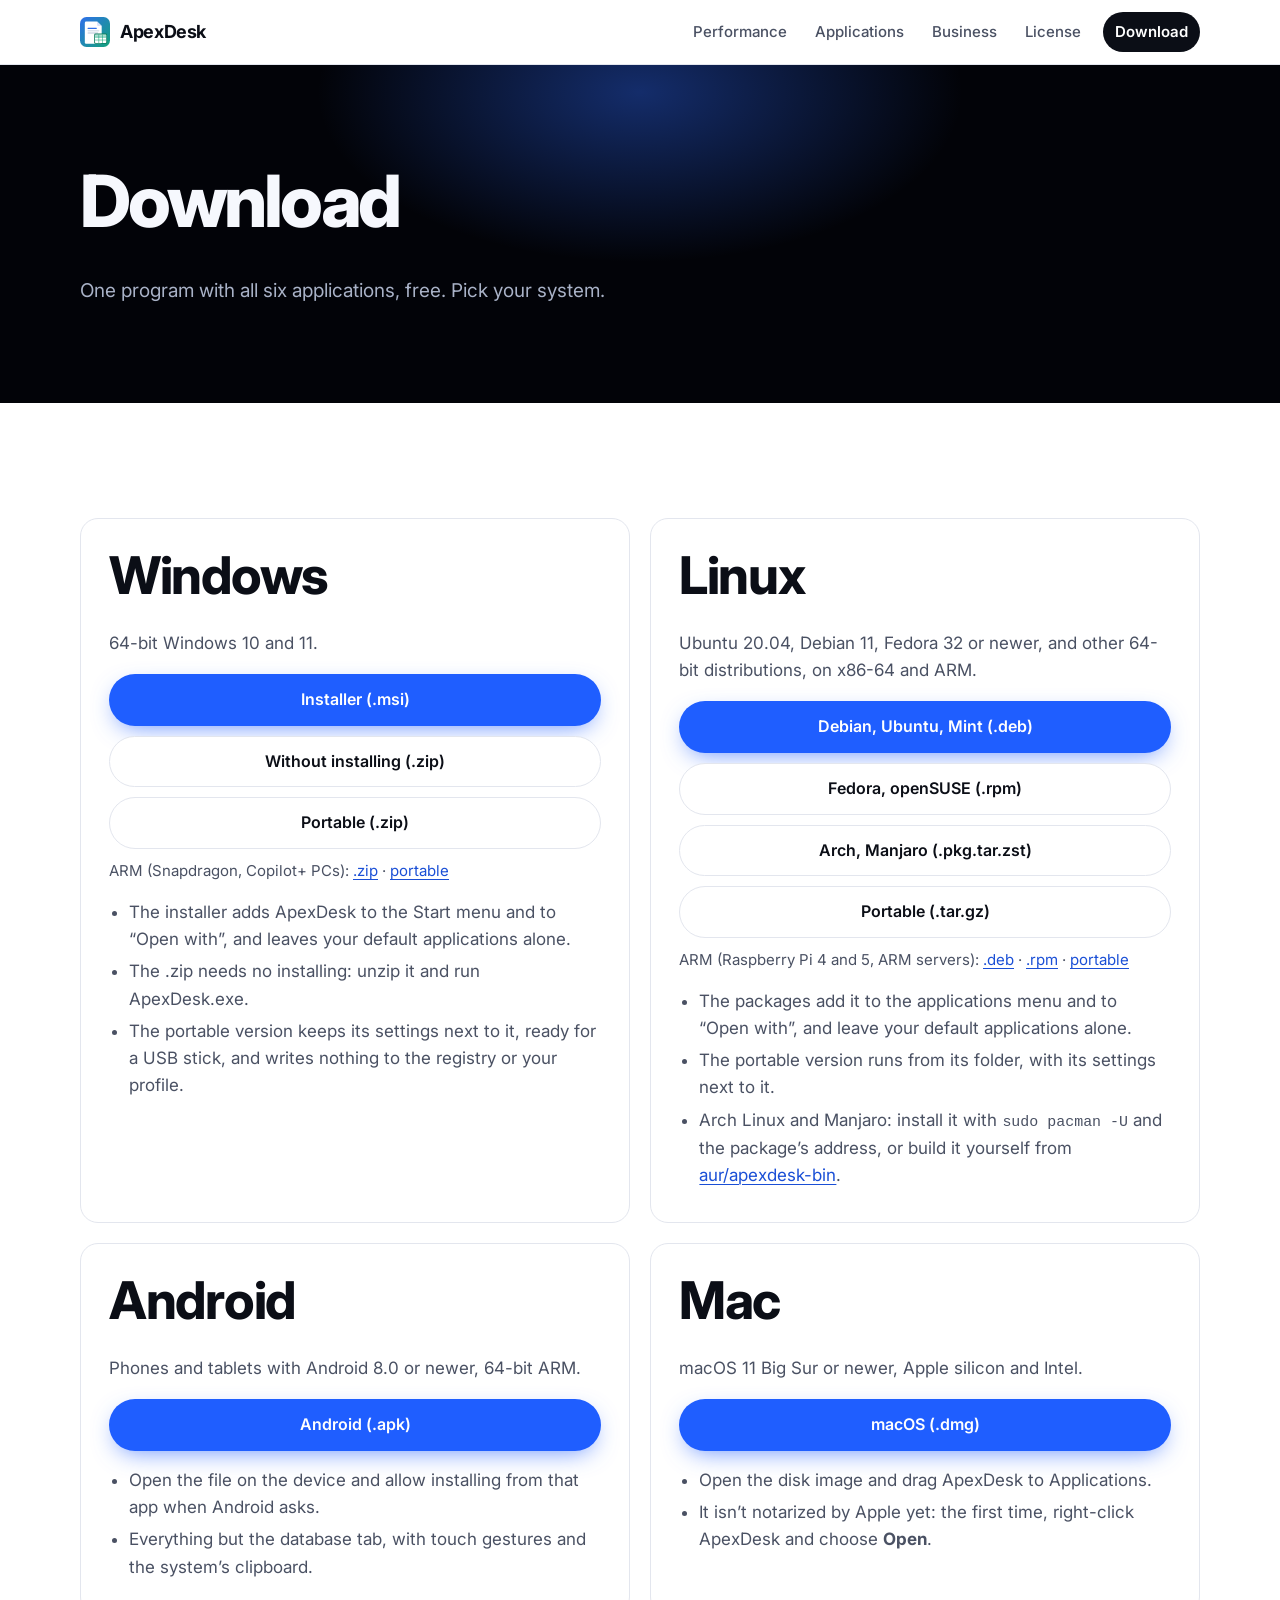
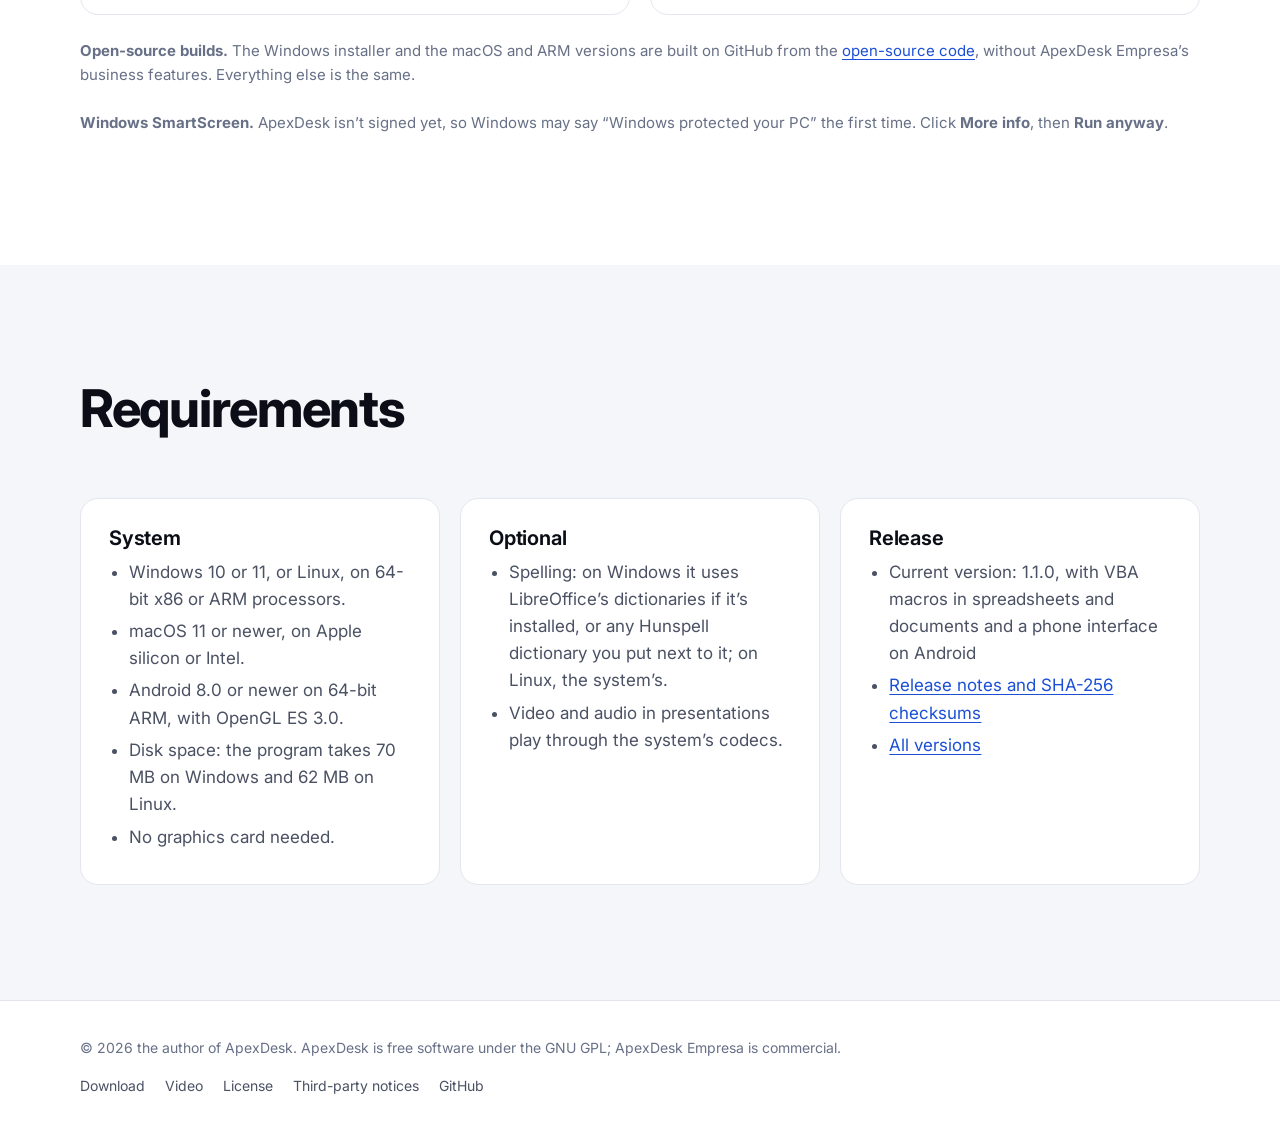
==== commit 9db092bc: "Download page: ApexDesk 1.1.0" ====
--- a/download.html
+++ b/download.html
@@ -4,7 +4,7 @@
 <meta charset="utf-8">
 <meta name="viewport" content="width=device-width, initial-scale=1">
 <title>Download ApexDesk for Windows and Linux</title>
-<meta name="description" content="Download ApexDesk 1.0 for Windows (installer, zip or portable), macOS, Linux (.deb, .rpm, Arch or portable) and Android, on x86-64 and ARM. Free, no account.">
+<meta name="description" content="Download ApexDesk 1.1 for Windows (installer, zip or portable), macOS, Linux (.deb, .rpm, Arch or portable) and Android, on x86-64 and ARM. Free, no account.">
 <link rel="canonical" href="https://apexdesk.github.io/download.html">
 <meta property="og:type" content="website">
 <meta property="og:site_name" content="ApexDesk">
@@ -51,10 +51,10 @@
       <div class="card">
         <h2>Windows</h2>
         <p>64-bit Windows 10 and 11.</p>
-        <a class="btn btn-primary" href="https://github.com/apexdesk/apexdesk/releases/download/v1.0.0/ApexDesk-1.0.0-x64.msi">Installer (.msi)</a>
-        <a class="btn btn-ghost" href="https://github.com/apexdesk/apexdesk/releases/download/v1.0.0/apexdesk-1.0.0-windows-x86_64.zip">Without installing (.zip)</a>
-        <a class="btn btn-ghost" href="https://github.com/apexdesk/apexdesk/releases/download/v1.0.0/apexdesk-1.0.0-windows-x86_64-portable.zip">Portable (.zip)</a>
-        <p class="arm">ARM (Snapdragon, Copilot+ PCs): <a href="https://github.com/apexdesk/apexdesk/releases/download/v1.0.0/apexdesk-1.0.0-windows-aarch64.zip">.zip</a> · <a href="https://github.com/apexdesk/apexdesk/releases/download/v1.0.0/apexdesk-1.0.0-windows-aarch64-portable.zip">portable</a></p>
+        <a class="btn btn-primary" href="https://github.com/apexdesk/apexdesk/releases/download/v1.1.0/ApexDesk-1.1.0-x64.msi">Installer (.msi)</a>
+        <a class="btn btn-ghost" href="https://github.com/apexdesk/apexdesk/releases/download/v1.1.0/apexdesk-1.1.0-windows-x86_64.zip">Without installing (.zip)</a>
+        <a class="btn btn-ghost" href="https://github.com/apexdesk/apexdesk/releases/download/v1.1.0/apexdesk-1.1.0-windows-x86_64-portable.zip">Portable (.zip)</a>
+        <p class="arm">ARM (Snapdragon, Copilot+ PCs): <a href="https://github.com/apexdesk/apexdesk/releases/download/v1.1.0/apexdesk-1.1.0-windows-aarch64.zip">.zip</a> · <a href="https://github.com/apexdesk/apexdesk/releases/download/v1.1.0/apexdesk-1.1.0-windows-aarch64-portable.zip">portable</a></p>
         <ul>
           <li>The installer adds ApexDesk to the Start menu and to “Open with”, and leaves your default applications alone.</li>
           <li>The .zip needs no installing: unzip it and run ApexDesk.exe.</li>
@@ -64,11 +64,11 @@
       <div class="card">
         <h2>Linux</h2>
         <p>Ubuntu 20.04, Debian 11, Fedora 32 or newer, and other 64-bit distributions, on x86-64 and ARM.</p>
-        <a class="btn btn-primary" href="https://github.com/apexdesk/apexdesk/releases/download/v1.0.0/apexdesk_1.0.0_amd64.deb">Debian, Ubuntu, Mint (.deb)</a>
-        <a class="btn btn-ghost" href="https://github.com/apexdesk/apexdesk/releases/download/v1.0.0/apexdesk-1.0.0-1.x86_64.rpm">Fedora, openSUSE (.rpm)</a>
-        <a class="btn btn-ghost" href="https://github.com/apexdesk/apexdesk/releases/download/v1.0.0/apexdesk-bin-1.0.0-1-x86_64.pkg.tar.zst">Arch, Manjaro (.pkg.tar.zst)</a>
-        <a class="btn btn-ghost" href="https://github.com/apexdesk/apexdesk/releases/download/v1.0.0/apexdesk-1.0.0-linux-x86_64-portable.tar.gz">Portable (.tar.gz)</a>
-        <p class="arm">ARM (Raspberry Pi 4 and 5, ARM servers): <a href="https://github.com/apexdesk/apexdesk/releases/download/v1.0.0/apexdesk_1.0.0_arm64.deb">.deb</a> · <a href="https://github.com/apexdesk/apexdesk/releases/download/v1.0.0/apexdesk-1.0.0-1.aarch64.rpm">.rpm</a> · <a href="https://github.com/apexdesk/apexdesk/releases/download/v1.0.0/apexdesk-1.0.0-linux-aarch64-portable.tar.gz">portable</a></p>
+        <a class="btn btn-primary" href="https://github.com/apexdesk/apexdesk/releases/download/v1.1.0/apexdesk_1.1.0_amd64.deb">Debian, Ubuntu, Mint (.deb)</a>
+        <a class="btn btn-ghost" href="https://github.com/apexdesk/apexdesk/releases/download/v1.1.0/apexdesk-1.1.0-1.x86_64.rpm">Fedora, openSUSE (.rpm)</a>
+        <a class="btn btn-ghost" href="https://github.com/apexdesk/apexdesk/releases/download/v1.1.0/apexdesk-bin-1.1.0-1-x86_64.pkg.tar.zst">Arch, Manjaro (.pkg.tar.zst)</a>
+        <a class="btn btn-ghost" href="https://github.com/apexdesk/apexdesk/releases/download/v1.1.0/apexdesk-1.1.0-linux-x86_64-portable.tar.gz">Portable (.tar.gz)</a>
+        <p class="arm">ARM (Raspberry Pi 4 and 5, ARM servers): <a href="https://github.com/apexdesk/apexdesk/releases/download/v1.1.0/apexdesk_1.1.0_arm64.deb">.deb</a> · <a href="https://github.com/apexdesk/apexdesk/releases/download/v1.1.0/apexdesk-1.1.0-1.aarch64.rpm">.rpm</a> · <a href="https://github.com/apexdesk/apexdesk/releases/download/v1.1.0/apexdesk-1.1.0-linux-aarch64-portable.tar.gz">portable</a></p>
         <ul>
           <li>The packages add it to the applications menu and to “Open with”, and leave your default applications alone.</li>
           <li>The portable version runs from its folder, with its settings next to it.</li>
@@ -78,7 +78,7 @@
       <div class="card">
         <h2>Android</h2>
         <p>Phones and tablets with Android 8.0 or newer, 64-bit ARM.</p>
-        <a class="btn btn-primary" href="https://github.com/apexdesk/apexdesk/releases/download/v1.0.0/apexdesk-1.0.0-android.apk">Android (.apk)</a>
+        <a class="btn btn-primary" href="https://github.com/apexdesk/apexdesk/releases/download/v1.1.0/apexdesk-1.1.0-android.apk">Android (.apk)</a>
         <ul>
           <li>Open the file on the device and allow installing from that app when Android asks.</li>
           <li>Everything but the database tab, with touch gestures and the system’s clipboard.</li>
@@ -87,7 +87,7 @@
       <div class="card">
         <h2>Mac</h2>
         <p>macOS 11 Big Sur or newer, Apple silicon and Intel.</p>
-        <a class="btn btn-primary" href="https://github.com/apexdesk/apexdesk/releases/download/v1.0.0/apexdesk-1.0.0-macos.dmg">macOS (.dmg)</a>
+        <a class="btn btn-primary" href="https://github.com/apexdesk/apexdesk/releases/download/v1.1.0/apexdesk-1.1.0-macos.dmg">macOS (.dmg)</a>
         <ul>
           <li>Open the disk image and drag ApexDesk to Applications.</li>
           <li>It isn’t notarized by Apple yet: the first time, right-click ApexDesk and choose <strong>Open</strong>.</li>
@@ -125,8 +125,8 @@
       <div class="card">
         <h3>Release</h3>
         <ul>
-          <li>Current version: 1.0.0</li>
-          <li><a href="https://github.com/apexdesk/apexdesk/releases/tag/v1.0.0">Release notes and SHA-256 checksums</a></li>
+          <li>Current version: 1.1.0, with VBA macros in spreadsheets and documents and a phone interface on Android</li>
+          <li><a href="https://github.com/apexdesk/apexdesk/releases/tag/v1.1.0">Release notes and SHA-256 checksums</a></li>
           <li><a href="https://github.com/apexdesk/apexdesk/releases">All versions</a></li>
         </ul>
       </div>
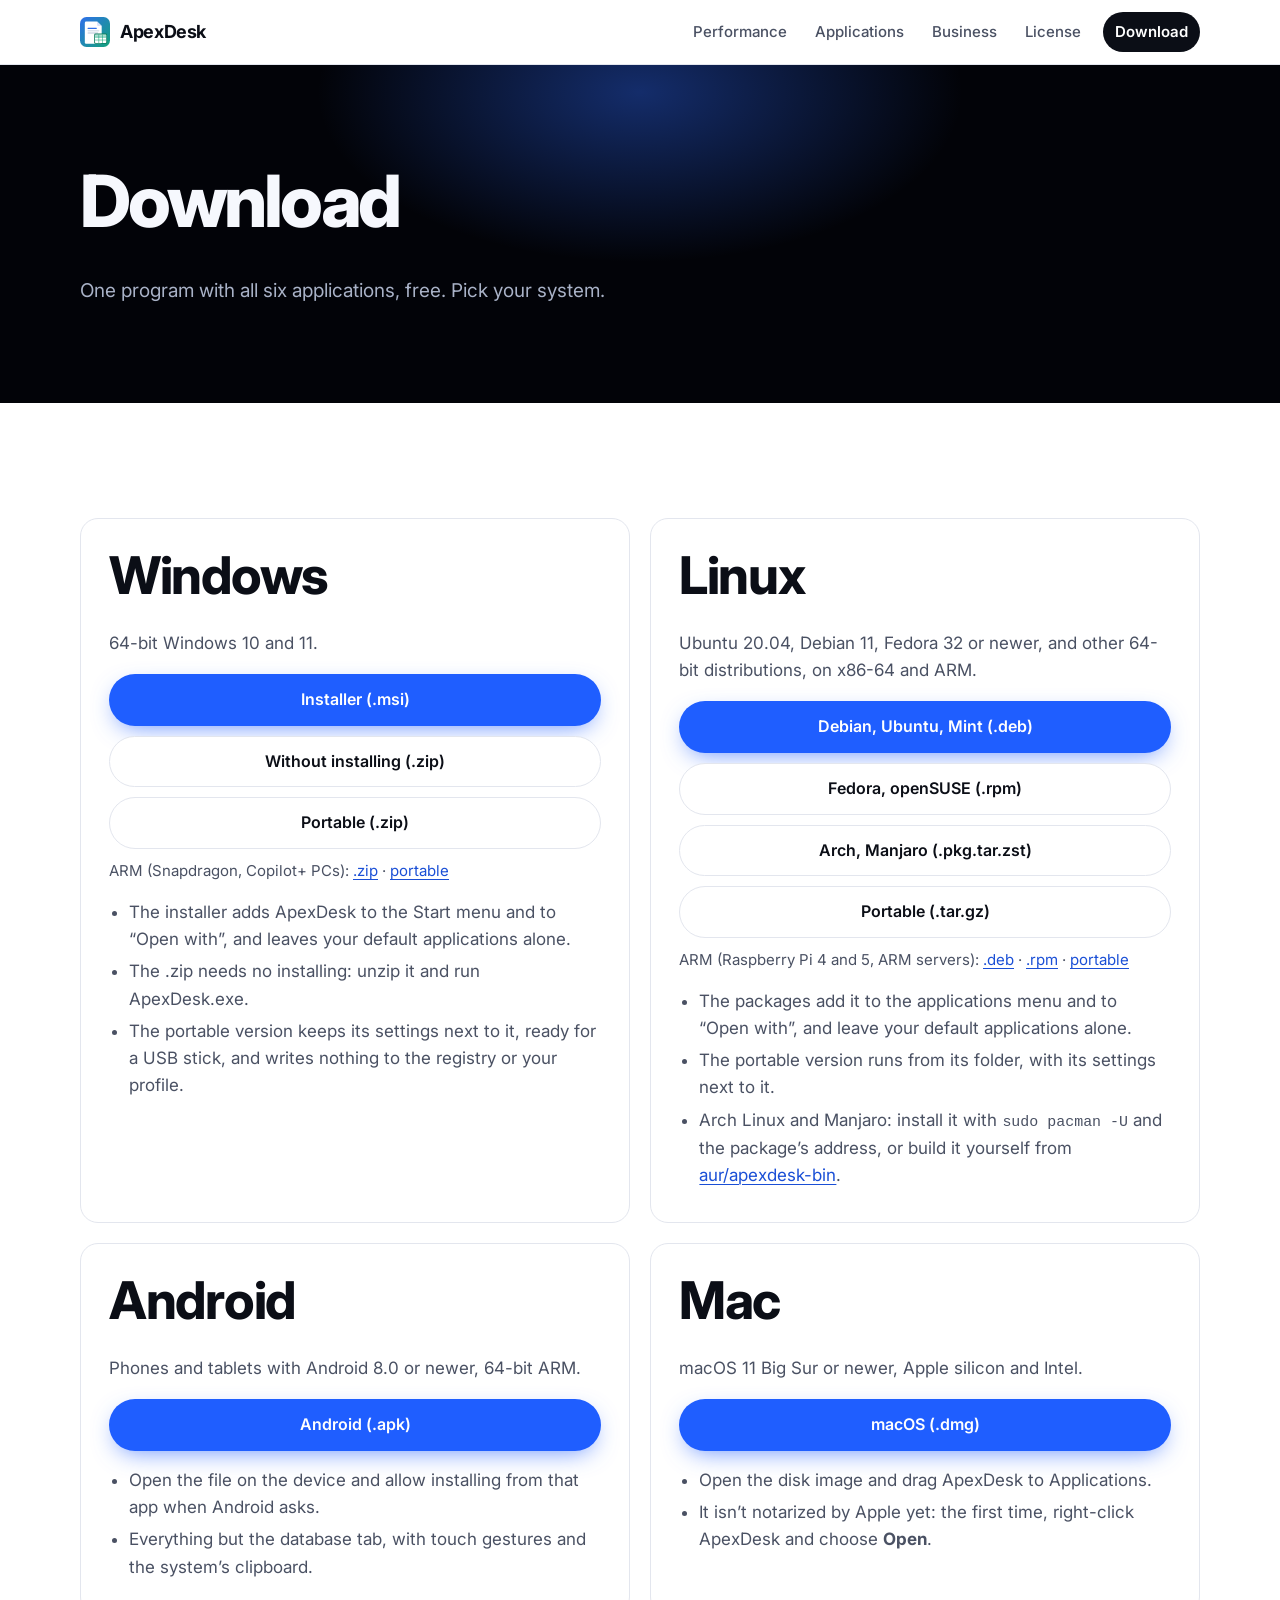
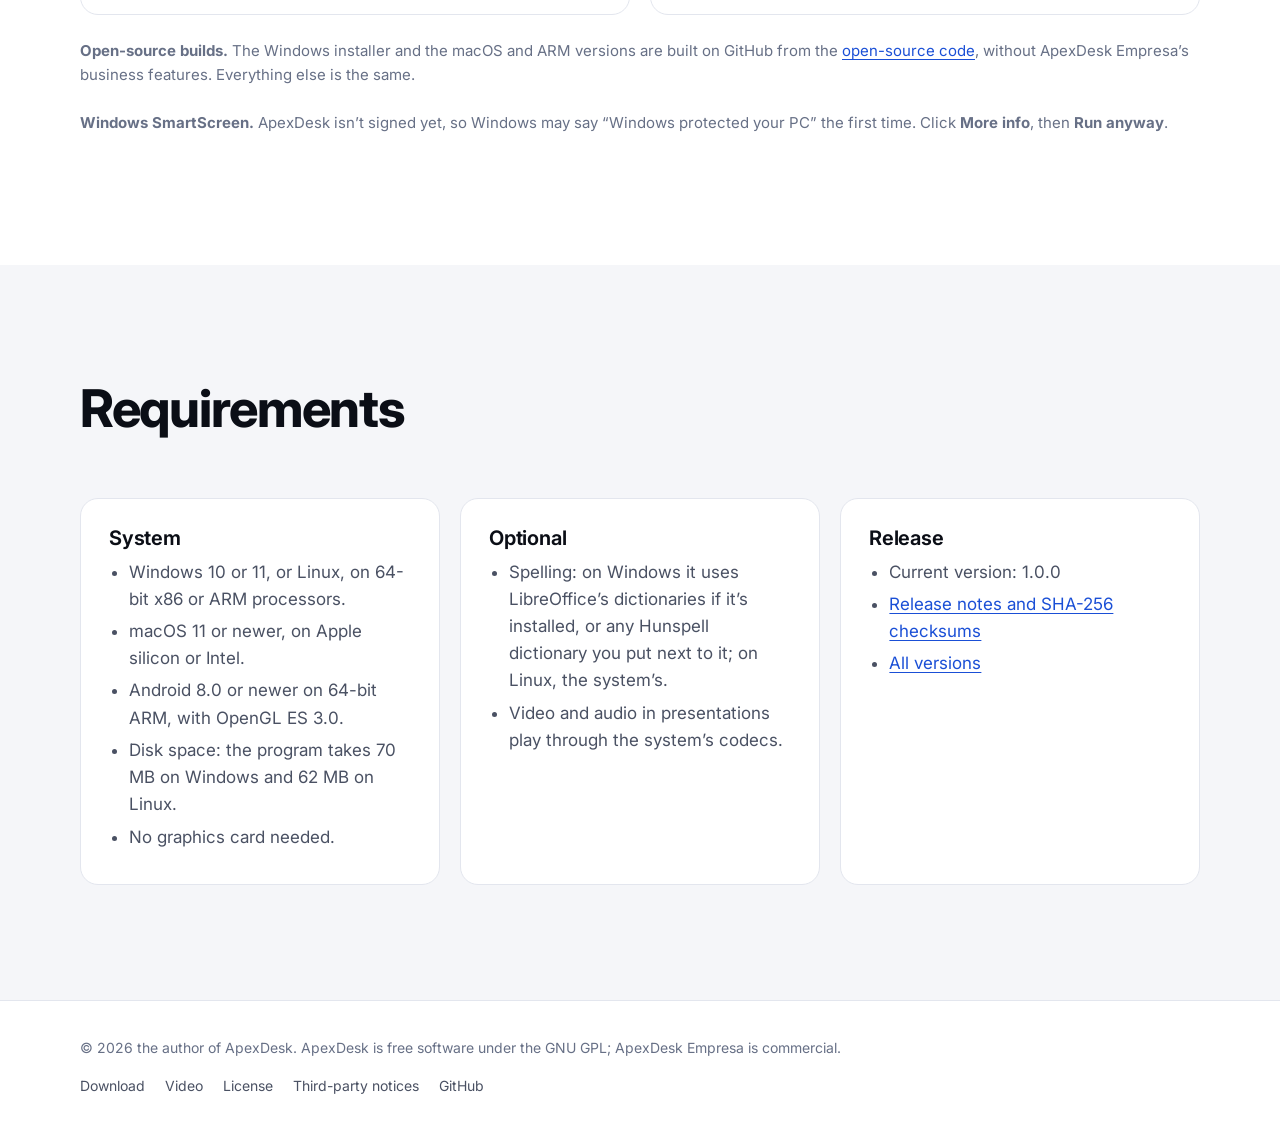
==== commit 2f36c9fc: "Revert "Download page: ApexDesk 1.1.0" This reverts commit dfdafd2f23abb48f7daa09e6d0a277ab7619fd19." ====
--- a/download.html
+++ b/download.html
@@ -4,7 +4,7 @@
 <meta charset="utf-8">
 <meta name="viewport" content="width=device-width, initial-scale=1">
 <title>Download ApexDesk for Windows and Linux</title>
-<meta name="description" content="Download ApexDesk 1.1 for Windows (installer, zip or portable), macOS, Linux (.deb, .rpm, Arch or portable) and Android, on x86-64 and ARM. Free, no account.">
+<meta name="description" content="Download ApexDesk 1.0 for Windows (installer, zip or portable), macOS, Linux (.deb, .rpm, Arch or portable) and Android, on x86-64 and ARM. Free, no account.">
 <link rel="canonical" href="https://apexdesk.github.io/download.html">
 <meta property="og:type" content="website">
 <meta property="og:site_name" content="ApexDesk">
@@ -51,10 +51,10 @@
       <div class="card">
         <h2>Windows</h2>
         <p>64-bit Windows 10 and 11.</p>
-        <a class="btn btn-primary" href="https://github.com/apexdesk/apexdesk/releases/download/v1.1.0/ApexDesk-1.1.0-x64.msi">Installer (.msi)</a>
-        <a class="btn btn-ghost" href="https://github.com/apexdesk/apexdesk/releases/download/v1.1.0/apexdesk-1.1.0-windows-x86_64.zip">Without installing (.zip)</a>
-        <a class="btn btn-ghost" href="https://github.com/apexdesk/apexdesk/releases/download/v1.1.0/apexdesk-1.1.0-windows-x86_64-portable.zip">Portable (.zip)</a>
-        <p class="arm">ARM (Snapdragon, Copilot+ PCs): <a href="https://github.com/apexdesk/apexdesk/releases/download/v1.1.0/apexdesk-1.1.0-windows-aarch64.zip">.zip</a> · <a href="https://github.com/apexdesk/apexdesk/releases/download/v1.1.0/apexdesk-1.1.0-windows-aarch64-portable.zip">portable</a></p>
+        <a class="btn btn-primary" href="https://github.com/apexdesk/apexdesk/releases/download/v1.0.0/ApexDesk-1.0.0-x64.msi">Installer (.msi)</a>
+        <a class="btn btn-ghost" href="https://github.com/apexdesk/apexdesk/releases/download/v1.0.0/apexdesk-1.0.0-windows-x86_64.zip">Without installing (.zip)</a>
+        <a class="btn btn-ghost" href="https://github.com/apexdesk/apexdesk/releases/download/v1.0.0/apexdesk-1.0.0-windows-x86_64-portable.zip">Portable (.zip)</a>
+        <p class="arm">ARM (Snapdragon, Copilot+ PCs): <a href="https://github.com/apexdesk/apexdesk/releases/download/v1.0.0/apexdesk-1.0.0-windows-aarch64.zip">.zip</a> · <a href="https://github.com/apexdesk/apexdesk/releases/download/v1.0.0/apexdesk-1.0.0-windows-aarch64-portable.zip">portable</a></p>
         <ul>
           <li>The installer adds ApexDesk to the Start menu and to “Open with”, and leaves your default applications alone.</li>
           <li>The .zip needs no installing: unzip it and run ApexDesk.exe.</li>
@@ -64,11 +64,11 @@
       <div class="card">
         <h2>Linux</h2>
         <p>Ubuntu 20.04, Debian 11, Fedora 32 or newer, and other 64-bit distributions, on x86-64 and ARM.</p>
-        <a class="btn btn-primary" href="https://github.com/apexdesk/apexdesk/releases/download/v1.1.0/apexdesk_1.1.0_amd64.deb">Debian, Ubuntu, Mint (.deb)</a>
-        <a class="btn btn-ghost" href="https://github.com/apexdesk/apexdesk/releases/download/v1.1.0/apexdesk-1.1.0-1.x86_64.rpm">Fedora, openSUSE (.rpm)</a>
-        <a class="btn btn-ghost" href="https://github.com/apexdesk/apexdesk/releases/download/v1.1.0/apexdesk-bin-1.1.0-1-x86_64.pkg.tar.zst">Arch, Manjaro (.pkg.tar.zst)</a>
-        <a class="btn btn-ghost" href="https://github.com/apexdesk/apexdesk/releases/download/v1.1.0/apexdesk-1.1.0-linux-x86_64-portable.tar.gz">Portable (.tar.gz)</a>
-        <p class="arm">ARM (Raspberry Pi 4 and 5, ARM servers): <a href="https://github.com/apexdesk/apexdesk/releases/download/v1.1.0/apexdesk_1.1.0_arm64.deb">.deb</a> · <a href="https://github.com/apexdesk/apexdesk/releases/download/v1.1.0/apexdesk-1.1.0-1.aarch64.rpm">.rpm</a> · <a href="https://github.com/apexdesk/apexdesk/releases/download/v1.1.0/apexdesk-1.1.0-linux-aarch64-portable.tar.gz">portable</a></p>
+        <a class="btn btn-primary" href="https://github.com/apexdesk/apexdesk/releases/download/v1.0.0/apexdesk_1.0.0_amd64.deb">Debian, Ubuntu, Mint (.deb)</a>
+        <a class="btn btn-ghost" href="https://github.com/apexdesk/apexdesk/releases/download/v1.0.0/apexdesk-1.0.0-1.x86_64.rpm">Fedora, openSUSE (.rpm)</a>
+        <a class="btn btn-ghost" href="https://github.com/apexdesk/apexdesk/releases/download/v1.0.0/apexdesk-bin-1.0.0-1-x86_64.pkg.tar.zst">Arch, Manjaro (.pkg.tar.zst)</a>
+        <a class="btn btn-ghost" href="https://github.com/apexdesk/apexdesk/releases/download/v1.0.0/apexdesk-1.0.0-linux-x86_64-portable.tar.gz">Portable (.tar.gz)</a>
+        <p class="arm">ARM (Raspberry Pi 4 and 5, ARM servers): <a href="https://github.com/apexdesk/apexdesk/releases/download/v1.0.0/apexdesk_1.0.0_arm64.deb">.deb</a> · <a href="https://github.com/apexdesk/apexdesk/releases/download/v1.0.0/apexdesk-1.0.0-1.aarch64.rpm">.rpm</a> · <a href="https://github.com/apexdesk/apexdesk/releases/download/v1.0.0/apexdesk-1.0.0-linux-aarch64-portable.tar.gz">portable</a></p>
         <ul>
           <li>The packages add it to the applications menu and to “Open with”, and leave your default applications alone.</li>
           <li>The portable version runs from its folder, with its settings next to it.</li>
@@ -78,7 +78,7 @@
       <div class="card">
         <h2>Android</h2>
         <p>Phones and tablets with Android 8.0 or newer, 64-bit ARM.</p>
-        <a class="btn btn-primary" href="https://github.com/apexdesk/apexdesk/releases/download/v1.1.0/apexdesk-1.1.0-android.apk">Android (.apk)</a>
+        <a class="btn btn-primary" href="https://github.com/apexdesk/apexdesk/releases/download/v1.0.0/apexdesk-1.0.0-android.apk">Android (.apk)</a>
         <ul>
           <li>Open the file on the device and allow installing from that app when Android asks.</li>
           <li>Everything but the database tab, with touch gestures and the system’s clipboard.</li>
@@ -87,7 +87,7 @@
       <div class="card">
         <h2>Mac</h2>
         <p>macOS 11 Big Sur or newer, Apple silicon and Intel.</p>
-        <a class="btn btn-primary" href="https://github.com/apexdesk/apexdesk/releases/download/v1.1.0/apexdesk-1.1.0-macos.dmg">macOS (.dmg)</a>
+        <a class="btn btn-primary" href="https://github.com/apexdesk/apexdesk/releases/download/v1.0.0/apexdesk-1.0.0-macos.dmg">macOS (.dmg)</a>
         <ul>
           <li>Open the disk image and drag ApexDesk to Applications.</li>
           <li>It isn’t notarized by Apple yet: the first time, right-click ApexDesk and choose <strong>Open</strong>.</li>
@@ -125,8 +125,8 @@
       <div class="card">
         <h3>Release</h3>
         <ul>
-          <li>Current version: 1.1.0, with VBA macros in spreadsheets and documents and a phone interface on Android</li>
-          <li><a href="https://github.com/apexdesk/apexdesk/releases/tag/v1.1.0">Release notes and SHA-256 checksums</a></li>
+          <li>Current version: 1.0.0</li>
+          <li><a href="https://github.com/apexdesk/apexdesk/releases/tag/v1.0.0">Release notes and SHA-256 checksums</a></li>
           <li><a href="https://github.com/apexdesk/apexdesk/releases">All versions</a></li>
         </ul>
       </div>
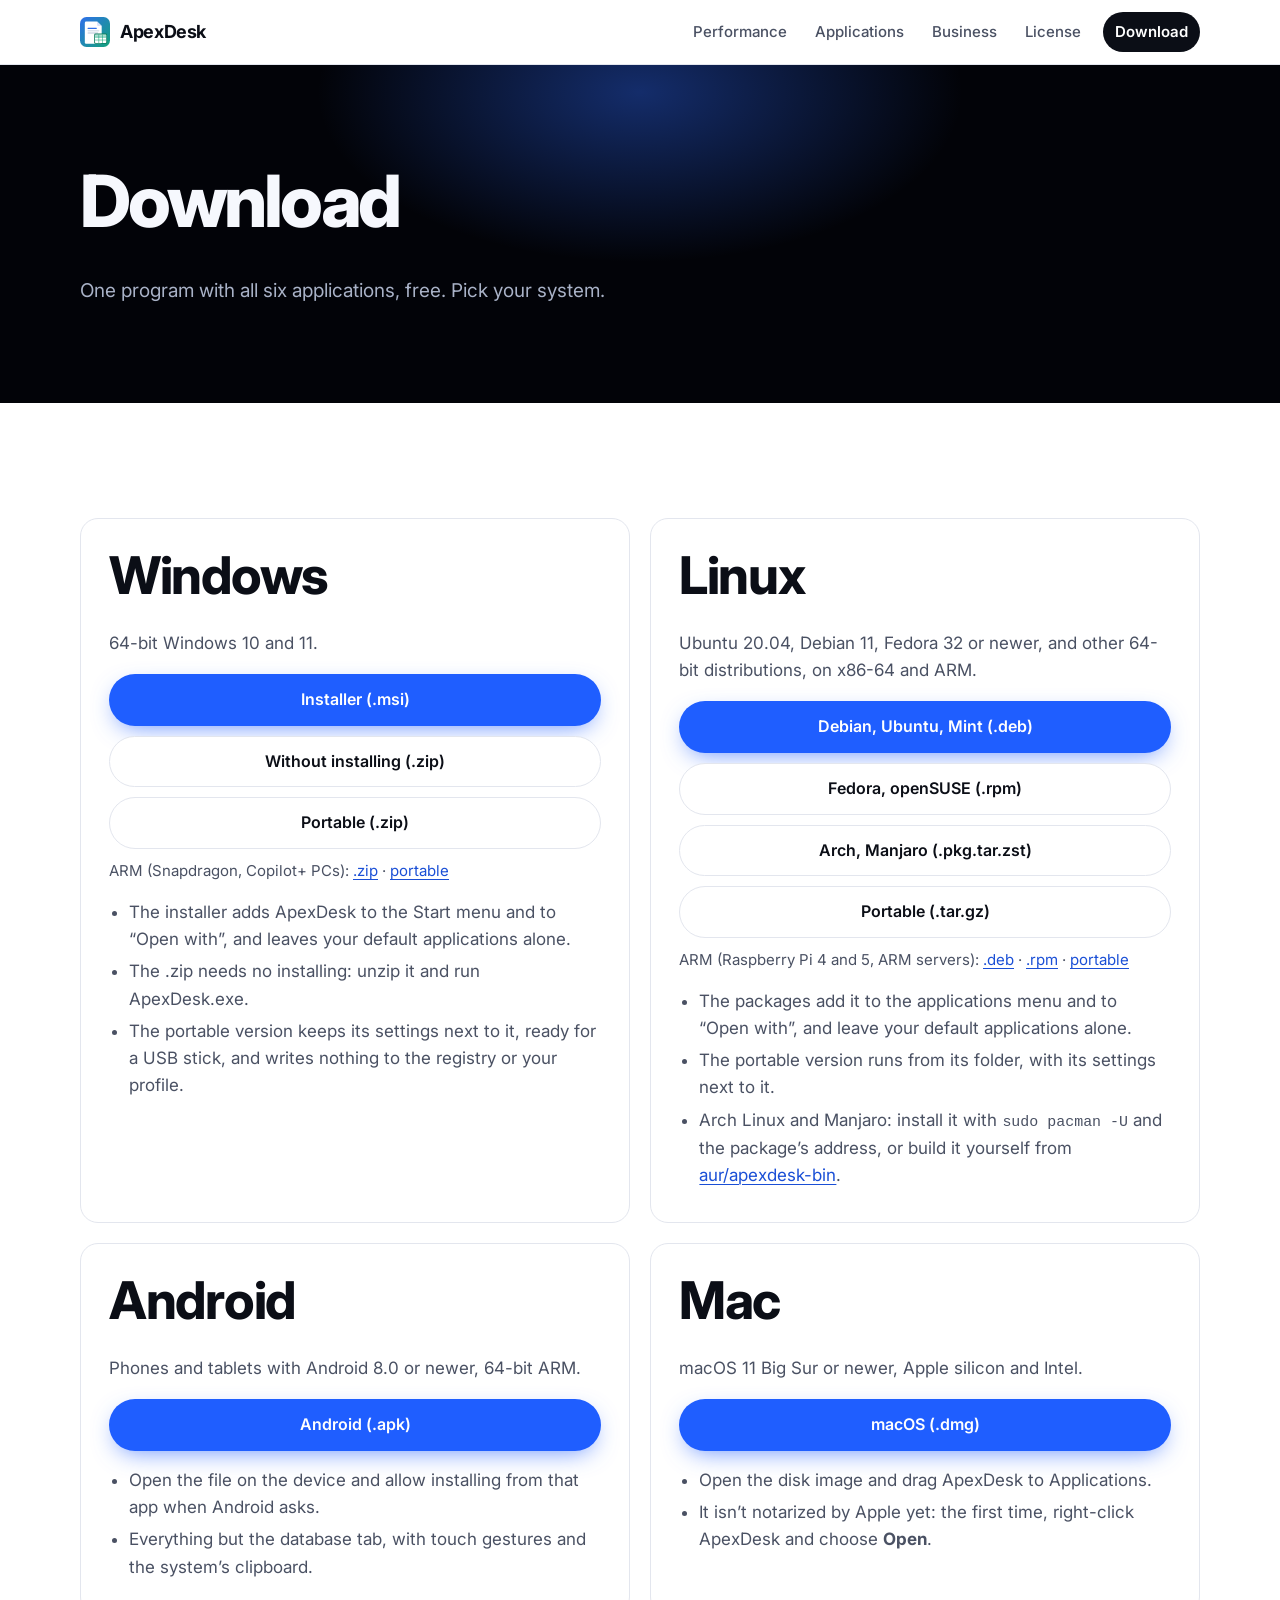
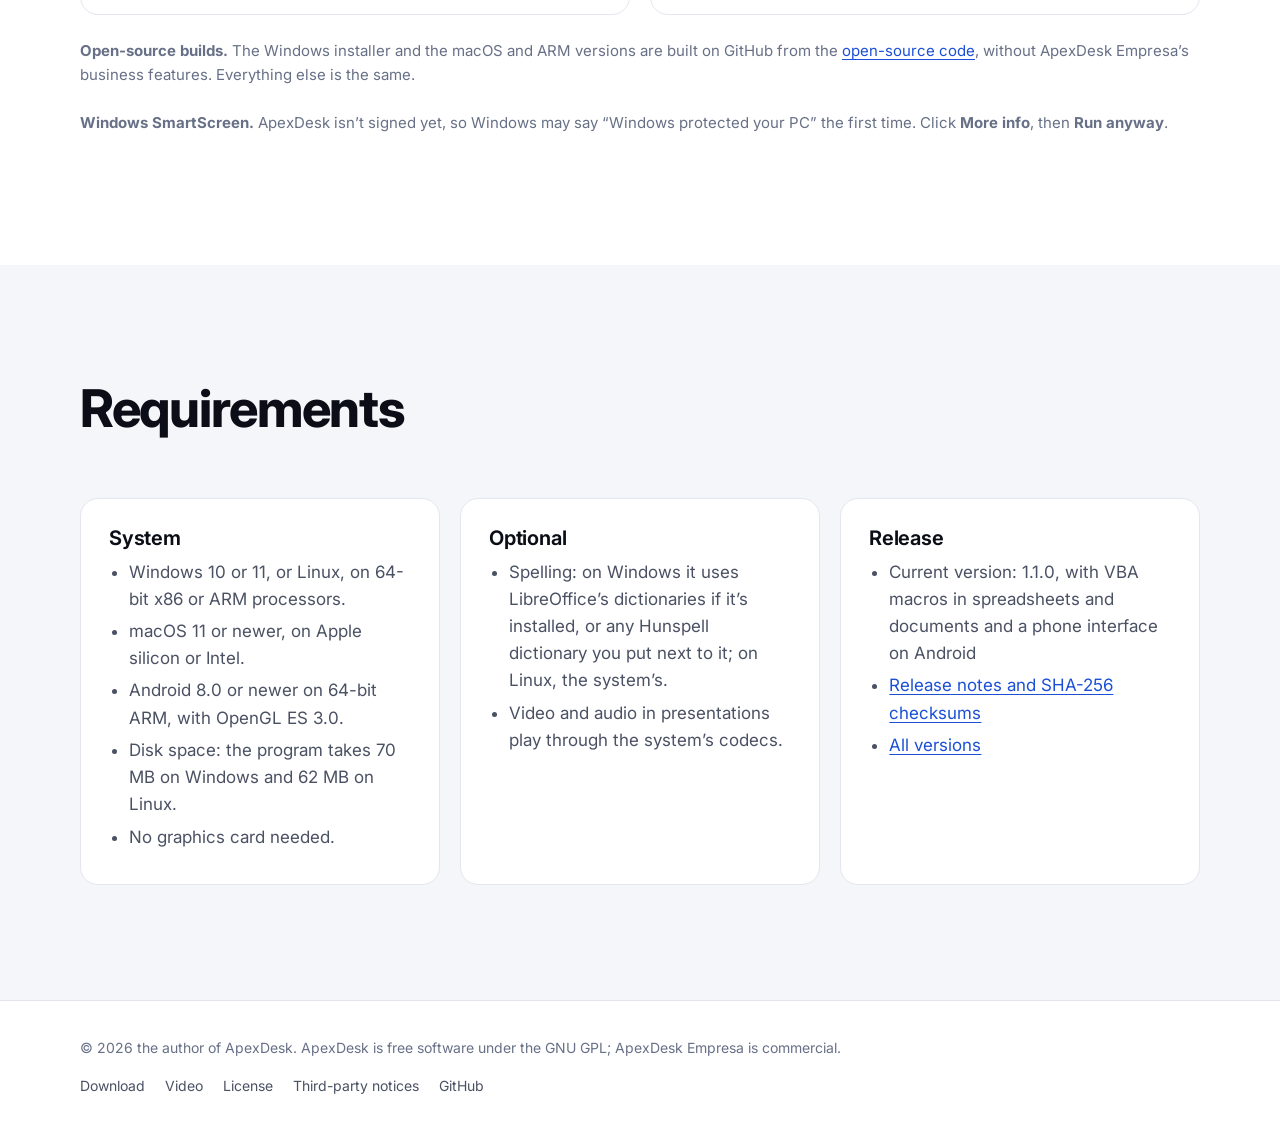
==== commit 4d59bbb3: "Reapply "Download page: ApexDesk 1.1.0" This reverts commit 7016bbe4d649e1a737e4fdd87aa2c0b4a875d57e" ====
--- a/download.html
+++ b/download.html
@@ -4,7 +4,7 @@
 <meta charset="utf-8">
 <meta name="viewport" content="width=device-width, initial-scale=1">
 <title>Download ApexDesk for Windows and Linux</title>
-<meta name="description" content="Download ApexDesk 1.0 for Windows (installer, zip or portable), macOS, Linux (.deb, .rpm, Arch or portable) and Android, on x86-64 and ARM. Free, no account.">
+<meta name="description" content="Download ApexDesk 1.1 for Windows (installer, zip or portable), macOS, Linux (.deb, .rpm, Arch or portable) and Android, on x86-64 and ARM. Free, no account.">
 <link rel="canonical" href="https://apexdesk.github.io/download.html">
 <meta property="og:type" content="website">
 <meta property="og:site_name" content="ApexDesk">
@@ -51,10 +51,10 @@
       <div class="card">
         <h2>Windows</h2>
         <p>64-bit Windows 10 and 11.</p>
-        <a class="btn btn-primary" href="https://github.com/apexdesk/apexdesk/releases/download/v1.0.0/ApexDesk-1.0.0-x64.msi">Installer (.msi)</a>
-        <a class="btn btn-ghost" href="https://github.com/apexdesk/apexdesk/releases/download/v1.0.0/apexdesk-1.0.0-windows-x86_64.zip">Without installing (.zip)</a>
-        <a class="btn btn-ghost" href="https://github.com/apexdesk/apexdesk/releases/download/v1.0.0/apexdesk-1.0.0-windows-x86_64-portable.zip">Portable (.zip)</a>
-        <p class="arm">ARM (Snapdragon, Copilot+ PCs): <a href="https://github.com/apexdesk/apexdesk/releases/download/v1.0.0/apexdesk-1.0.0-windows-aarch64.zip">.zip</a> · <a href="https://github.com/apexdesk/apexdesk/releases/download/v1.0.0/apexdesk-1.0.0-windows-aarch64-portable.zip">portable</a></p>
+        <a class="btn btn-primary" href="https://github.com/apexdesk/apexdesk/releases/download/v1.1.0/ApexDesk-1.1.0-x64.msi">Installer (.msi)</a>
+        <a class="btn btn-ghost" href="https://github.com/apexdesk/apexdesk/releases/download/v1.1.0/apexdesk-1.1.0-windows-x86_64.zip">Without installing (.zip)</a>
+        <a class="btn btn-ghost" href="https://github.com/apexdesk/apexdesk/releases/download/v1.1.0/apexdesk-1.1.0-windows-x86_64-portable.zip">Portable (.zip)</a>
+        <p class="arm">ARM (Snapdragon, Copilot+ PCs): <a href="https://github.com/apexdesk/apexdesk/releases/download/v1.1.0/apexdesk-1.1.0-windows-aarch64.zip">.zip</a> · <a href="https://github.com/apexdesk/apexdesk/releases/download/v1.1.0/apexdesk-1.1.0-windows-aarch64-portable.zip">portable</a></p>
         <ul>
           <li>The installer adds ApexDesk to the Start menu and to “Open with”, and leaves your default applications alone.</li>
           <li>The .zip needs no installing: unzip it and run ApexDesk.exe.</li>
@@ -64,11 +64,11 @@
       <div class="card">
         <h2>Linux</h2>
         <p>Ubuntu 20.04, Debian 11, Fedora 32 or newer, and other 64-bit distributions, on x86-64 and ARM.</p>
-        <a class="btn btn-primary" href="https://github.com/apexdesk/apexdesk/releases/download/v1.0.0/apexdesk_1.0.0_amd64.deb">Debian, Ubuntu, Mint (.deb)</a>
-        <a class="btn btn-ghost" href="https://github.com/apexdesk/apexdesk/releases/download/v1.0.0/apexdesk-1.0.0-1.x86_64.rpm">Fedora, openSUSE (.rpm)</a>
-        <a class="btn btn-ghost" href="https://github.com/apexdesk/apexdesk/releases/download/v1.0.0/apexdesk-bin-1.0.0-1-x86_64.pkg.tar.zst">Arch, Manjaro (.pkg.tar.zst)</a>
-        <a class="btn btn-ghost" href="https://github.com/apexdesk/apexdesk/releases/download/v1.0.0/apexdesk-1.0.0-linux-x86_64-portable.tar.gz">Portable (.tar.gz)</a>
-        <p class="arm">ARM (Raspberry Pi 4 and 5, ARM servers): <a href="https://github.com/apexdesk/apexdesk/releases/download/v1.0.0/apexdesk_1.0.0_arm64.deb">.deb</a> · <a href="https://github.com/apexdesk/apexdesk/releases/download/v1.0.0/apexdesk-1.0.0-1.aarch64.rpm">.rpm</a> · <a href="https://github.com/apexdesk/apexdesk/releases/download/v1.0.0/apexdesk-1.0.0-linux-aarch64-portable.tar.gz">portable</a></p>
+        <a class="btn btn-primary" href="https://github.com/apexdesk/apexdesk/releases/download/v1.1.0/apexdesk_1.1.0_amd64.deb">Debian, Ubuntu, Mint (.deb)</a>
+        <a class="btn btn-ghost" href="https://github.com/apexdesk/apexdesk/releases/download/v1.1.0/apexdesk-1.1.0-1.x86_64.rpm">Fedora, openSUSE (.rpm)</a>
+        <a class="btn btn-ghost" href="https://github.com/apexdesk/apexdesk/releases/download/v1.1.0/apexdesk-bin-1.1.0-1-x86_64.pkg.tar.zst">Arch, Manjaro (.pkg.tar.zst)</a>
+        <a class="btn btn-ghost" href="https://github.com/apexdesk/apexdesk/releases/download/v1.1.0/apexdesk-1.1.0-linux-x86_64-portable.tar.gz">Portable (.tar.gz)</a>
+        <p class="arm">ARM (Raspberry Pi 4 and 5, ARM servers): <a href="https://github.com/apexdesk/apexdesk/releases/download/v1.1.0/apexdesk_1.1.0_arm64.deb">.deb</a> · <a href="https://github.com/apexdesk/apexdesk/releases/download/v1.1.0/apexdesk-1.1.0-1.aarch64.rpm">.rpm</a> · <a href="https://github.com/apexdesk/apexdesk/releases/download/v1.1.0/apexdesk-1.1.0-linux-aarch64-portable.tar.gz">portable</a></p>
         <ul>
           <li>The packages add it to the applications menu and to “Open with”, and leave your default applications alone.</li>
           <li>The portable version runs from its folder, with its settings next to it.</li>
@@ -78,7 +78,7 @@
       <div class="card">
         <h2>Android</h2>
         <p>Phones and tablets with Android 8.0 or newer, 64-bit ARM.</p>
-        <a class="btn btn-primary" href="https://github.com/apexdesk/apexdesk/releases/download/v1.0.0/apexdesk-1.0.0-android.apk">Android (.apk)</a>
+        <a class="btn btn-primary" href="https://github.com/apexdesk/apexdesk/releases/download/v1.1.0/apexdesk-1.1.0-android.apk">Android (.apk)</a>
         <ul>
           <li>Open the file on the device and allow installing from that app when Android asks.</li>
           <li>Everything but the database tab, with touch gestures and the system’s clipboard.</li>
@@ -87,7 +87,7 @@
       <div class="card">
         <h2>Mac</h2>
         <p>macOS 11 Big Sur or newer, Apple silicon and Intel.</p>
-        <a class="btn btn-primary" href="https://github.com/apexdesk/apexdesk/releases/download/v1.0.0/apexdesk-1.0.0-macos.dmg">macOS (.dmg)</a>
+        <a class="btn btn-primary" href="https://github.com/apexdesk/apexdesk/releases/download/v1.1.0/apexdesk-1.1.0-macos.dmg">macOS (.dmg)</a>
         <ul>
           <li>Open the disk image and drag ApexDesk to Applications.</li>
           <li>It isn’t notarized by Apple yet: the first time, right-click ApexDesk and choose <strong>Open</strong>.</li>
@@ -125,8 +125,8 @@
       <div class="card">
         <h3>Release</h3>
         <ul>
-          <li>Current version: 1.0.0</li>
-          <li><a href="https://github.com/apexdesk/apexdesk/releases/tag/v1.0.0">Release notes and SHA-256 checksums</a></li>
+          <li>Current version: 1.1.0, with VBA macros in spreadsheets and documents and a phone interface on Android</li>
+          <li><a href="https://github.com/apexdesk/apexdesk/releases/tag/v1.1.0">Release notes and SHA-256 checksums</a></li>
           <li><a href="https://github.com/apexdesk/apexdesk/releases">All versions</a></li>
         </ul>
       </div>
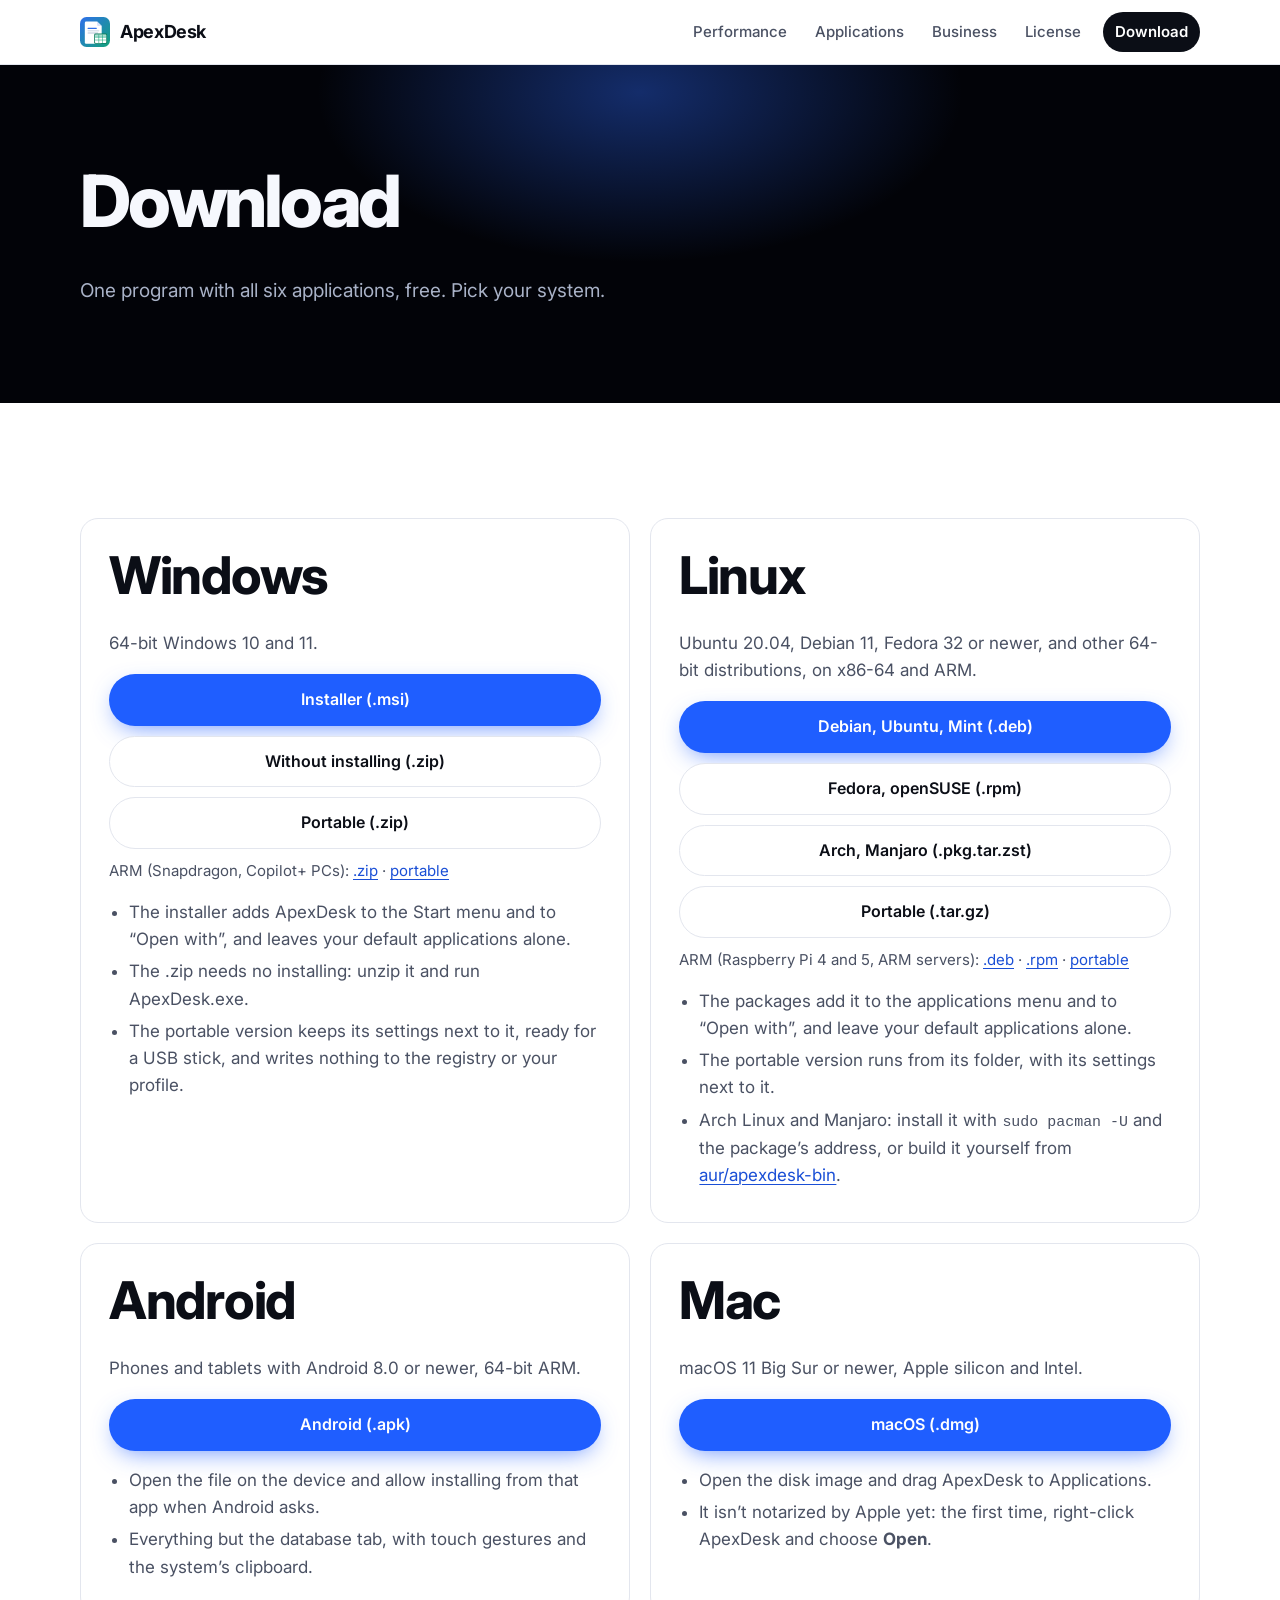
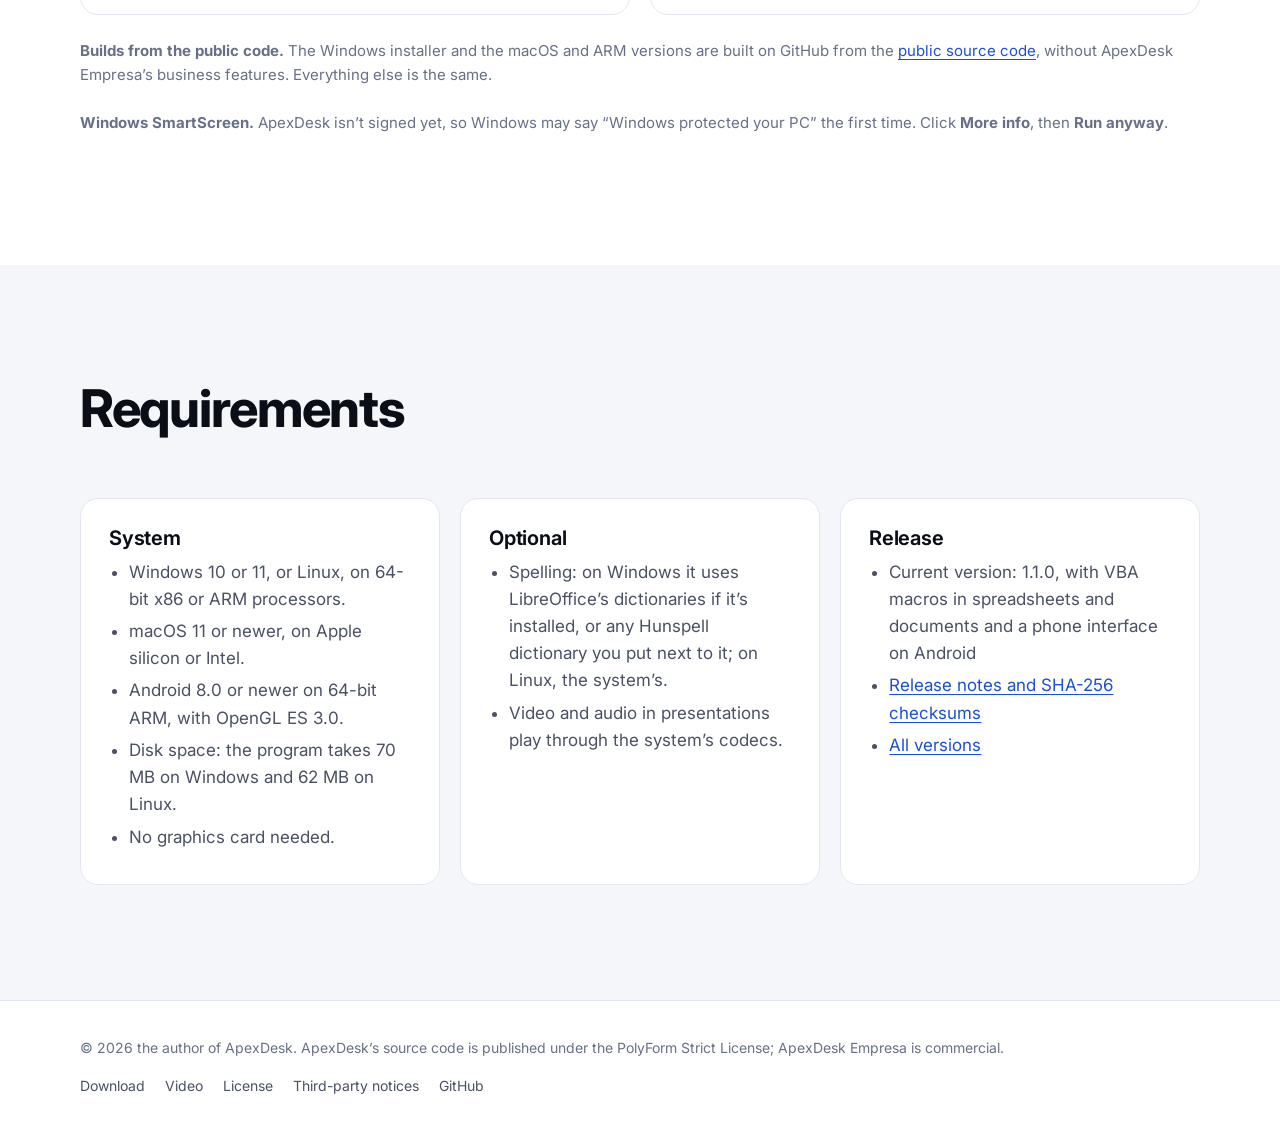
==== commit 50565a00: "License: source code under the PolyForm Strict License, reserved against text and data mining and AI" ====
--- a/download.html
+++ b/download.html
@@ -2,6 +2,8 @@
 <html lang="en">
 <head>
 <meta charset="utf-8">
+<meta name="tdm-reservation" content="1">
+<meta name="tdm-policy" content="https://github.com/apexdesk/apexdesk/blob/main/NOTICE">
 <meta name="viewport" content="width=device-width, initial-scale=1">
 <title>Download ApexDesk for Windows and Linux</title>
 <meta name="description" content="Download ApexDesk 1.1 for Windows (installer, zip or portable), macOS, Linux (.deb, .rpm, Arch or portable) and Android, on x86-64 and ARM. Free, no account.">
@@ -94,7 +96,7 @@
         </ul>
       </div>
     </div>
-    <p class="fine-print"><strong>Open-source builds.</strong> The Windows installer and the macOS and ARM versions are built on GitHub from the <a href="https://github.com/apexdesk/apexdesk">open-source code</a>, without ApexDesk Empresa’s business features. Everything else is the same.</p>
+    <p class="fine-print"><strong>Builds from the public code.</strong> The Windows installer and the macOS and ARM versions are built on GitHub from the <a href="https://github.com/apexdesk/apexdesk">public source code</a>, without ApexDesk Empresa’s business features. Everything else is the same.</p>
     <p class="fine-print"><strong>Windows SmartScreen.</strong> ApexDesk isn’t signed yet, so Windows may say “Windows protected your PC” the first time. Click <strong>More info</strong>, then <strong>Run anyway</strong>.</p>
   </div>
 </section>
@@ -137,7 +139,7 @@
 
 <footer class="site-footer">
   <div class="wrap">
-    <p>© 2026 the author of ApexDesk. ApexDesk is free software under the GNU GPL; ApexDesk Empresa is commercial.</p>
+    <p>© 2026 the author of ApexDesk. ApexDesk’s source code is published under the PolyForm Strict License; ApexDesk Empresa is commercial.</p>
     <nav aria-label="Footer">
       <a href="download.html">Download</a>
       <a href="video.html">Video</a>
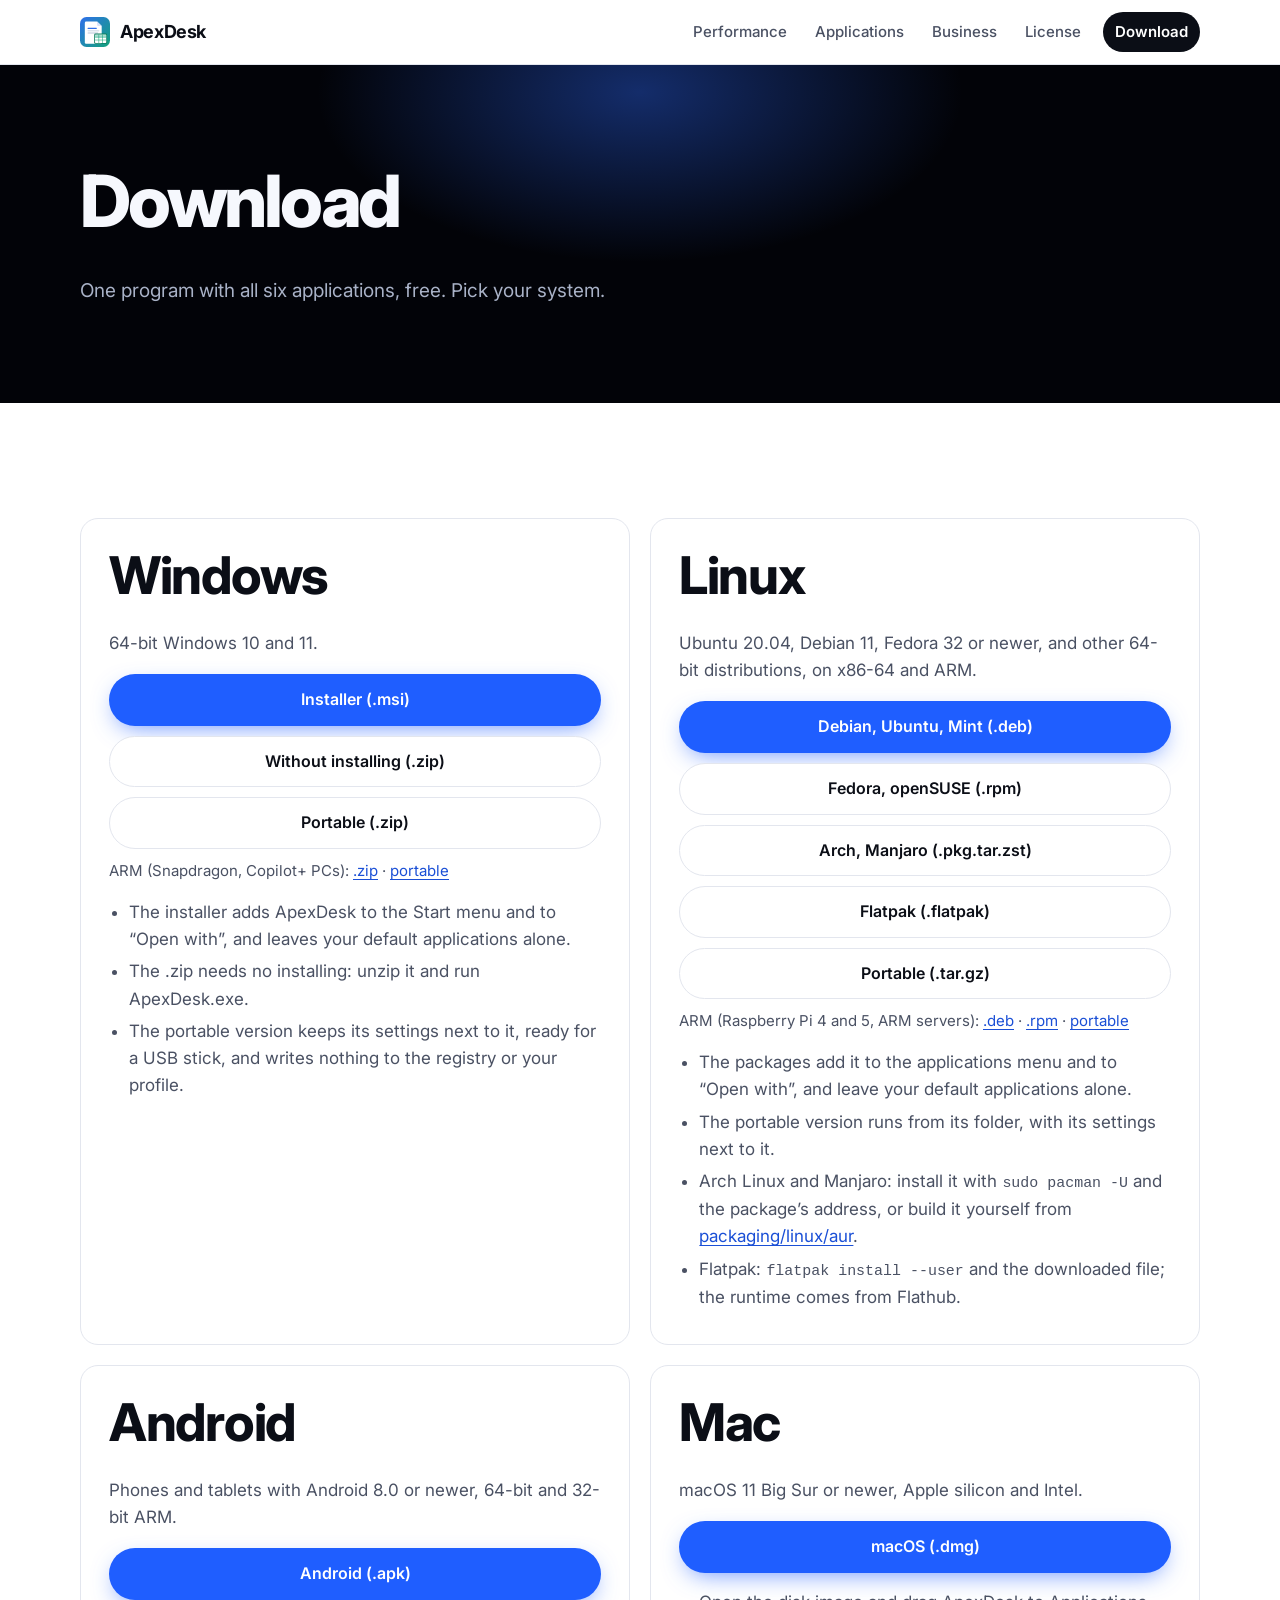
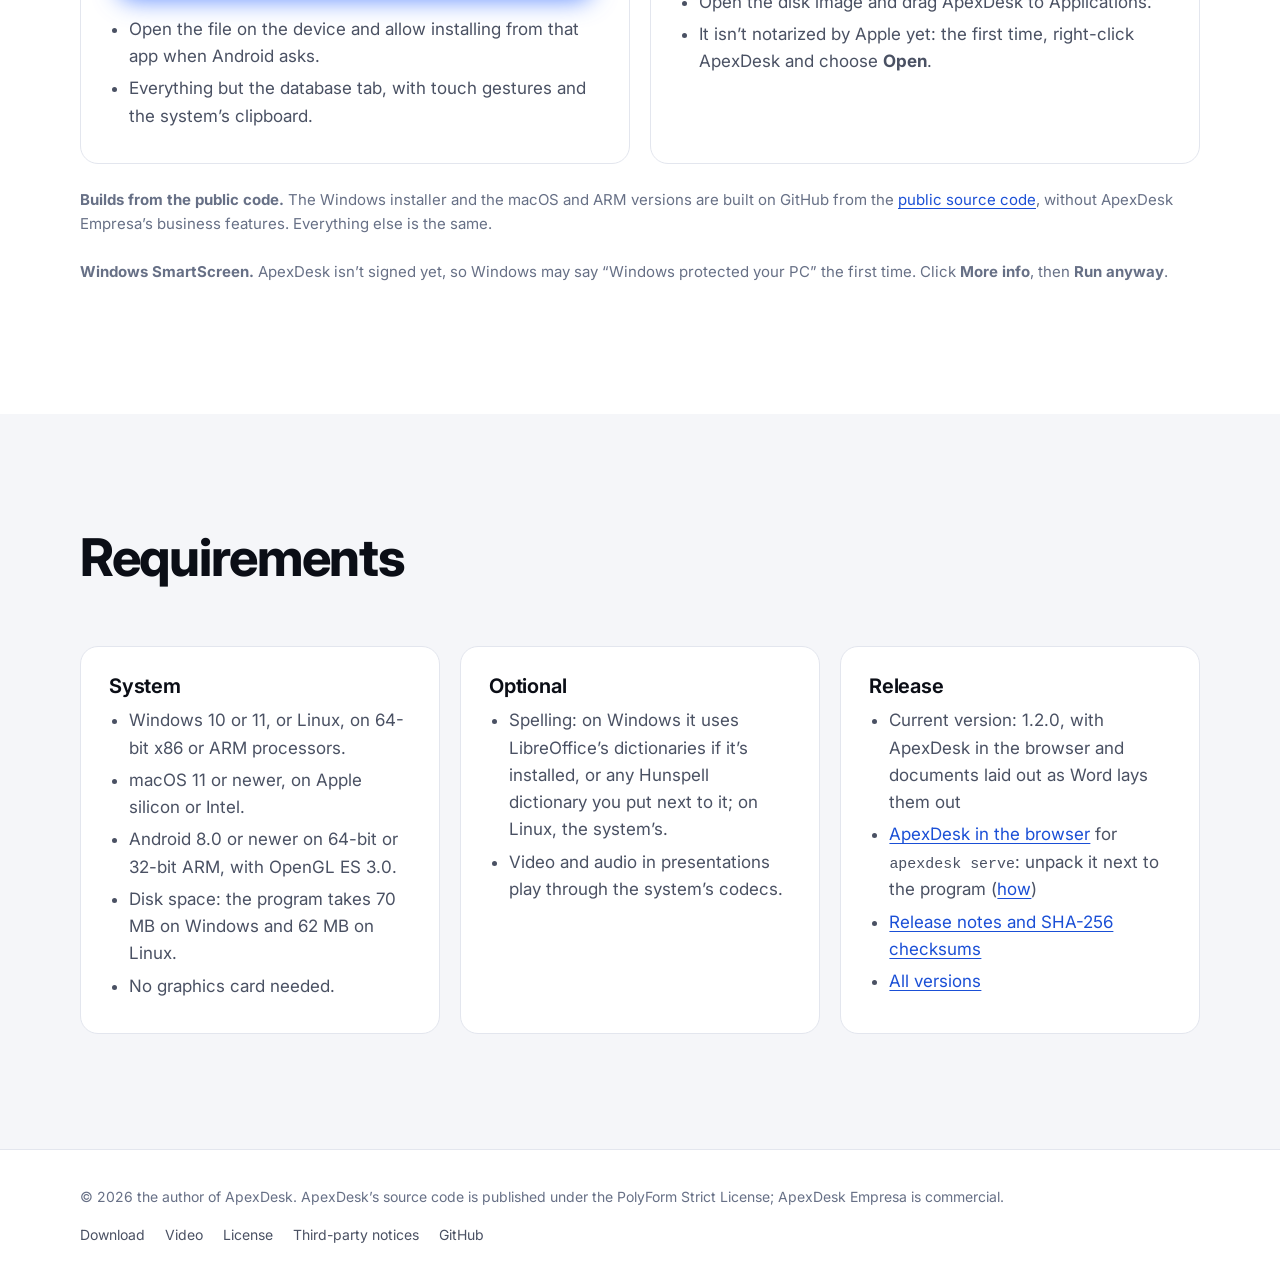
==== commit 781e2281: "Downloads: ApexDesk 1.2.0, with the Flatpak and the browser version" ====
--- a/download.html
+++ b/download.html
@@ -6,7 +6,7 @@
 <meta name="tdm-policy" content="https://github.com/apexdesk/apexdesk/blob/main/NOTICE">
 <meta name="viewport" content="width=device-width, initial-scale=1">
 <title>Download ApexDesk for Windows and Linux</title>
-<meta name="description" content="Download ApexDesk 1.1 for Windows (installer, zip or portable), macOS, Linux (.deb, .rpm, Arch or portable) and Android, on x86-64 and ARM. Free, no account.">
+<meta name="description" content="Download ApexDesk 1.2 for Windows (installer, zip or portable), macOS, Linux (.deb, .rpm, Arch, Flatpak or portable) and Android, on x86-64 and ARM. Free, no account.">
 <link rel="canonical" href="https://apexdesk.github.io/download.html">
 <meta property="og:type" content="website">
 <meta property="og:site_name" content="ApexDesk">
@@ -53,10 +53,10 @@
       <div class="card">
         <h2>Windows</h2>
         <p>64-bit Windows 10 and 11.</p>
-        <a class="btn btn-primary" href="https://github.com/apexdesk/apexdesk/releases/download/v1.1.0/ApexDesk-1.1.0-x64.msi">Installer (.msi)</a>
-        <a class="btn btn-ghost" href="https://github.com/apexdesk/apexdesk/releases/download/v1.1.0/apexdesk-1.1.0-windows-x86_64.zip">Without installing (.zip)</a>
-        <a class="btn btn-ghost" href="https://github.com/apexdesk/apexdesk/releases/download/v1.1.0/apexdesk-1.1.0-windows-x86_64-portable.zip">Portable (.zip)</a>
-        <p class="arm">ARM (Snapdragon, Copilot+ PCs): <a href="https://github.com/apexdesk/apexdesk/releases/download/v1.1.0/apexdesk-1.1.0-windows-aarch64.zip">.zip</a> · <a href="https://github.com/apexdesk/apexdesk/releases/download/v1.1.0/apexdesk-1.1.0-windows-aarch64-portable.zip">portable</a></p>
+        <a class="btn btn-primary" href="https://github.com/apexdesk/apexdesk/releases/download/v1.2.0/ApexDesk-1.2.0-x64.msi">Installer (.msi)</a>
+        <a class="btn btn-ghost" href="https://github.com/apexdesk/apexdesk/releases/download/v1.2.0/apexdesk-1.2.0-windows-x86_64.zip">Without installing (.zip)</a>
+        <a class="btn btn-ghost" href="https://github.com/apexdesk/apexdesk/releases/download/v1.2.0/apexdesk-1.2.0-windows-x86_64-portable.zip">Portable (.zip)</a>
+        <p class="arm">ARM (Snapdragon, Copilot+ PCs): <a href="https://github.com/apexdesk/apexdesk/releases/download/v1.2.0/apexdesk-1.2.0-windows-aarch64.zip">.zip</a> · <a href="https://github.com/apexdesk/apexdesk/releases/download/v1.2.0/apexdesk-1.2.0-windows-aarch64-portable.zip">portable</a></p>
         <ul>
           <li>The installer adds ApexDesk to the Start menu and to “Open with”, and leaves your default applications alone.</li>
           <li>The .zip needs no installing: unzip it and run ApexDesk.exe.</li>
@@ -66,21 +66,23 @@
       <div class="card">
         <h2>Linux</h2>
         <p>Ubuntu 20.04, Debian 11, Fedora 32 or newer, and other 64-bit distributions, on x86-64 and ARM.</p>
-        <a class="btn btn-primary" href="https://github.com/apexdesk/apexdesk/releases/download/v1.1.0/apexdesk_1.1.0_amd64.deb">Debian, Ubuntu, Mint (.deb)</a>
-        <a class="btn btn-ghost" href="https://github.com/apexdesk/apexdesk/releases/download/v1.1.0/apexdesk-1.1.0-1.x86_64.rpm">Fedora, openSUSE (.rpm)</a>
-        <a class="btn btn-ghost" href="https://github.com/apexdesk/apexdesk/releases/download/v1.1.0/apexdesk-bin-1.1.0-1-x86_64.pkg.tar.zst">Arch, Manjaro (.pkg.tar.zst)</a>
-        <a class="btn btn-ghost" href="https://github.com/apexdesk/apexdesk/releases/download/v1.1.0/apexdesk-1.1.0-linux-x86_64-portable.tar.gz">Portable (.tar.gz)</a>
-        <p class="arm">ARM (Raspberry Pi 4 and 5, ARM servers): <a href="https://github.com/apexdesk/apexdesk/releases/download/v1.1.0/apexdesk_1.1.0_arm64.deb">.deb</a> · <a href="https://github.com/apexdesk/apexdesk/releases/download/v1.1.0/apexdesk-1.1.0-1.aarch64.rpm">.rpm</a> · <a href="https://github.com/apexdesk/apexdesk/releases/download/v1.1.0/apexdesk-1.1.0-linux-aarch64-portable.tar.gz">portable</a></p>
+        <a class="btn btn-primary" href="https://github.com/apexdesk/apexdesk/releases/download/v1.2.0/apexdesk_1.2.0_amd64.deb">Debian, Ubuntu, Mint (.deb)</a>
+        <a class="btn btn-ghost" href="https://github.com/apexdesk/apexdesk/releases/download/v1.2.0/apexdesk-1.2.0-1.x86_64.rpm">Fedora, openSUSE (.rpm)</a>
+        <a class="btn btn-ghost" href="https://github.com/apexdesk/apexdesk/releases/download/v1.2.0/apexdesk-bin-1.2.0-1-x86_64.pkg.tar.zst">Arch, Manjaro (.pkg.tar.zst)</a>
+        <a class="btn btn-ghost" href="https://github.com/apexdesk/apexdesk/releases/download/v1.2.0/apexdesk-1.2.0-linux-x86_64.flatpak">Flatpak (.flatpak)</a>
+        <a class="btn btn-ghost" href="https://github.com/apexdesk/apexdesk/releases/download/v1.2.0/apexdesk-1.2.0-linux-x86_64-portable.tar.gz">Portable (.tar.gz)</a>
+        <p class="arm">ARM (Raspberry Pi 4 and 5, ARM servers): <a href="https://github.com/apexdesk/apexdesk/releases/download/v1.2.0/apexdesk_1.2.0_arm64.deb">.deb</a> · <a href="https://github.com/apexdesk/apexdesk/releases/download/v1.2.0/apexdesk-1.2.0-1.aarch64.rpm">.rpm</a> · <a href="https://github.com/apexdesk/apexdesk/releases/download/v1.2.0/apexdesk-1.2.0-linux-aarch64-portable.tar.gz">portable</a></p>
         <ul>
           <li>The packages add it to the applications menu and to “Open with”, and leave your default applications alone.</li>
           <li>The portable version runs from its folder, with its settings next to it.</li>
-          <li>Arch Linux and Manjaro: install it with <code>sudo pacman -U</code> and the package’s address, or build it yourself from <a href="https://github.com/apexdesk/apexdesk/tree/main/aur/apexdesk-bin">aur/apexdesk-bin</a>.</li>
+          <li>Arch Linux and Manjaro: install it with <code>sudo pacman -U</code> and the package’s address, or build it yourself from <a href="https://github.com/apexdesk/apexdesk/tree/main/packaging/linux/aur">packaging/linux/aur</a>.</li>
+          <li>Flatpak: <code>flatpak install --user</code> and the downloaded file; the runtime comes from Flathub.</li>
         </ul>
       </div>
       <div class="card">
         <h2>Android</h2>
-        <p>Phones and tablets with Android 8.0 or newer, 64-bit ARM.</p>
-        <a class="btn btn-primary" href="https://github.com/apexdesk/apexdesk/releases/download/v1.1.0/apexdesk-1.1.0-android.apk">Android (.apk)</a>
+        <p>Phones and tablets with Android 8.0 or newer, 64-bit and 32-bit ARM.</p>
+        <a class="btn btn-primary" href="https://github.com/apexdesk/apexdesk/releases/download/v1.2.0/apexdesk-1.2.0-android.apk">Android (.apk)</a>
         <ul>
           <li>Open the file on the device and allow installing from that app when Android asks.</li>
           <li>Everything but the database tab, with touch gestures and the system’s clipboard.</li>
@@ -89,7 +91,7 @@
       <div class="card">
         <h2>Mac</h2>
         <p>macOS 11 Big Sur or newer, Apple silicon and Intel.</p>
-        <a class="btn btn-primary" href="https://github.com/apexdesk/apexdesk/releases/download/v1.1.0/apexdesk-1.1.0-macos.dmg">macOS (.dmg)</a>
+        <a class="btn btn-primary" href="https://github.com/apexdesk/apexdesk/releases/download/v1.2.0/apexdesk-1.2.0-macos.dmg">macOS (.dmg)</a>
         <ul>
           <li>Open the disk image and drag ApexDesk to Applications.</li>
           <li>It isn’t notarized by Apple yet: the first time, right-click ApexDesk and choose <strong>Open</strong>.</li>
@@ -112,7 +114,7 @@
         <ul>
           <li>Windows 10 or 11, or Linux, on 64-bit x86 or ARM processors.</li>
           <li>macOS 11 or newer, on Apple silicon or Intel.</li>
-          <li>Android 8.0 or newer on 64-bit ARM, with OpenGL ES 3.0.</li>
+          <li>Android 8.0 or newer on 64-bit or 32-bit ARM, with OpenGL ES 3.0.</li>
           <li>Disk space: the program takes <span data-fig="exe_win">70</span> MB on Windows and <span data-fig="exe_linux">62</span> MB on Linux.</li>
           <li>No graphics card needed.</li>
         </ul>
@@ -127,8 +129,9 @@
       <div class="card">
         <h3>Release</h3>
         <ul>
-          <li>Current version: 1.1.0, with VBA macros in spreadsheets and documents and a phone interface on Android</li>
-          <li><a href="https://github.com/apexdesk/apexdesk/releases/tag/v1.1.0">Release notes and SHA-256 checksums</a></li>
+          <li>Current version: 1.2.0, with ApexDesk in the browser and documents laid out as Word lays them out</li>
+          <li><a href="https://github.com/apexdesk/apexdesk/releases/download/v1.2.0/apexdesk-1.2.0-web.tar.gz">ApexDesk in the browser</a> for <code>apexdesk serve</code>: unpack it next to the program (<a href="https://github.com/apexdesk/apexdesk#apexdesk-in-the-browser-apexdesk-serve">how</a>)</li>
+          <li><a href="https://github.com/apexdesk/apexdesk/releases/tag/v1.2.0">Release notes and SHA-256 checksums</a></li>
           <li><a href="https://github.com/apexdesk/apexdesk/releases">All versions</a></li>
         </ul>
       </div>
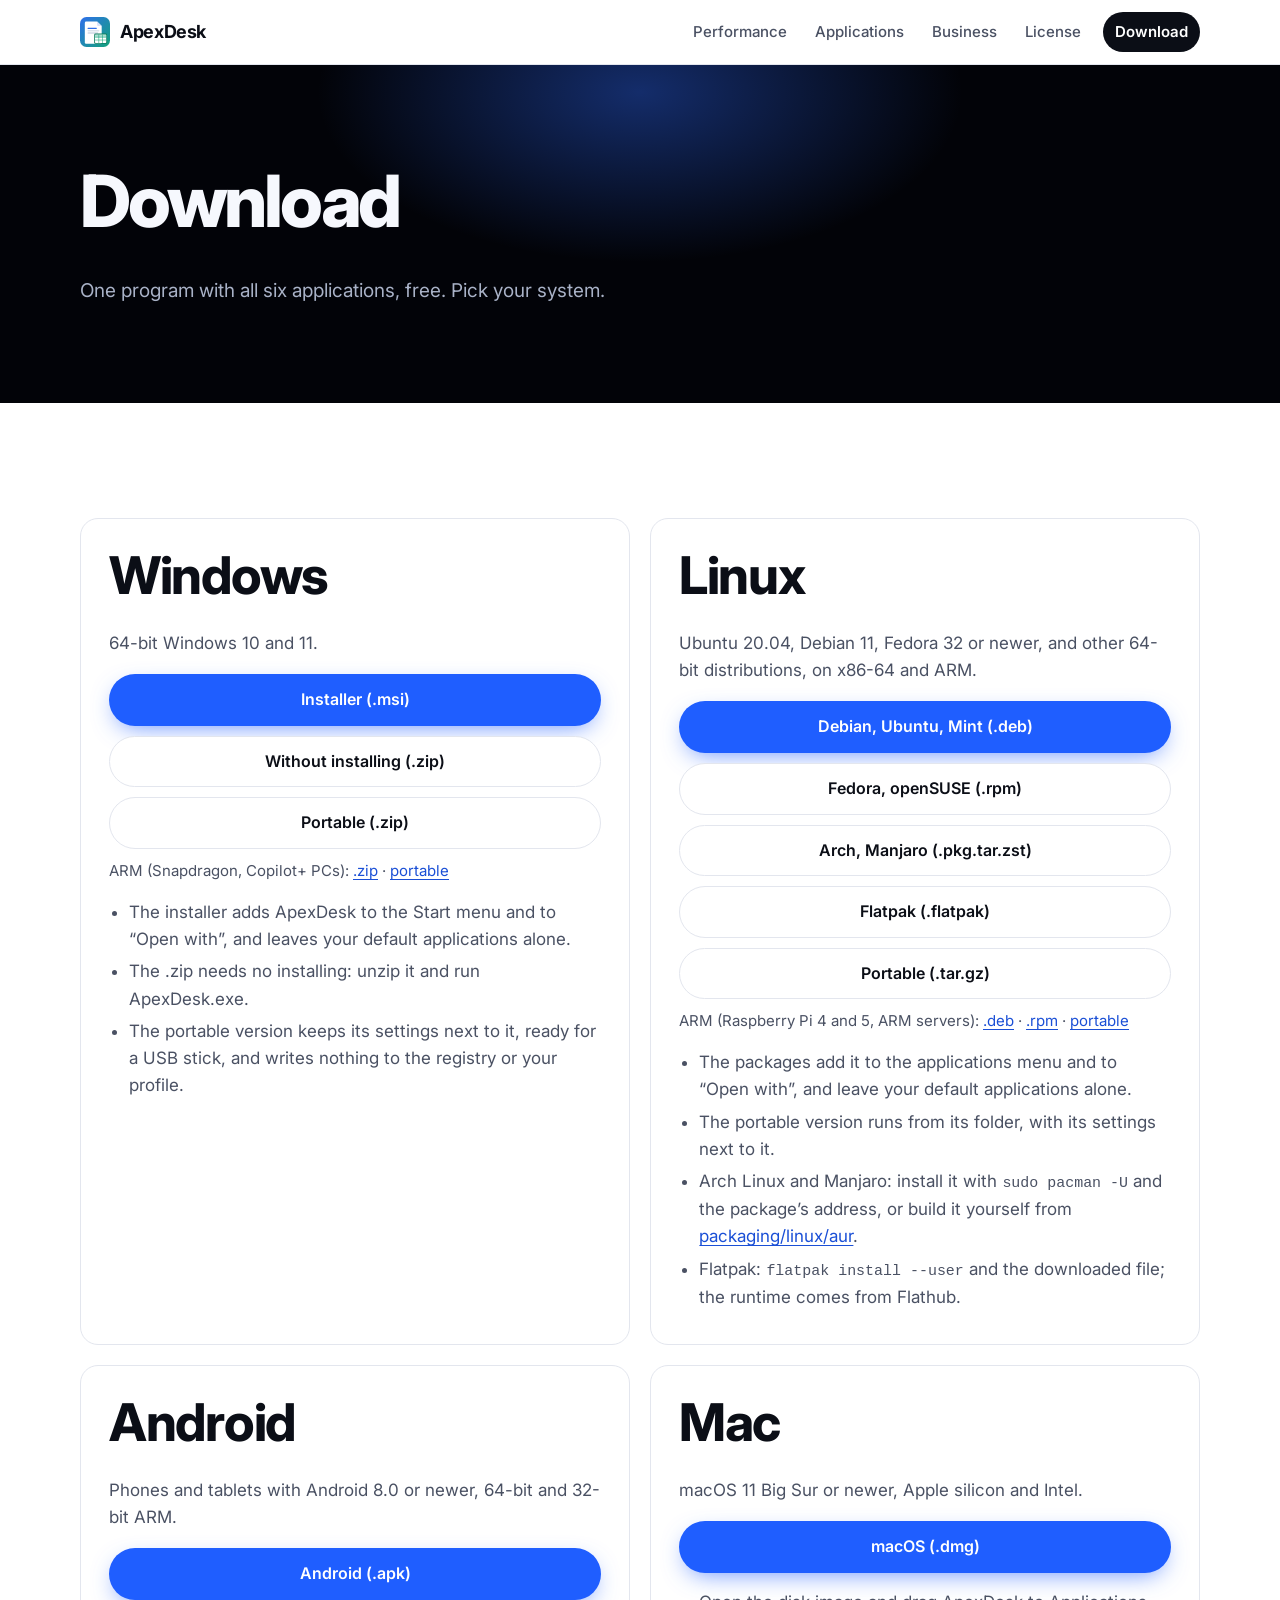
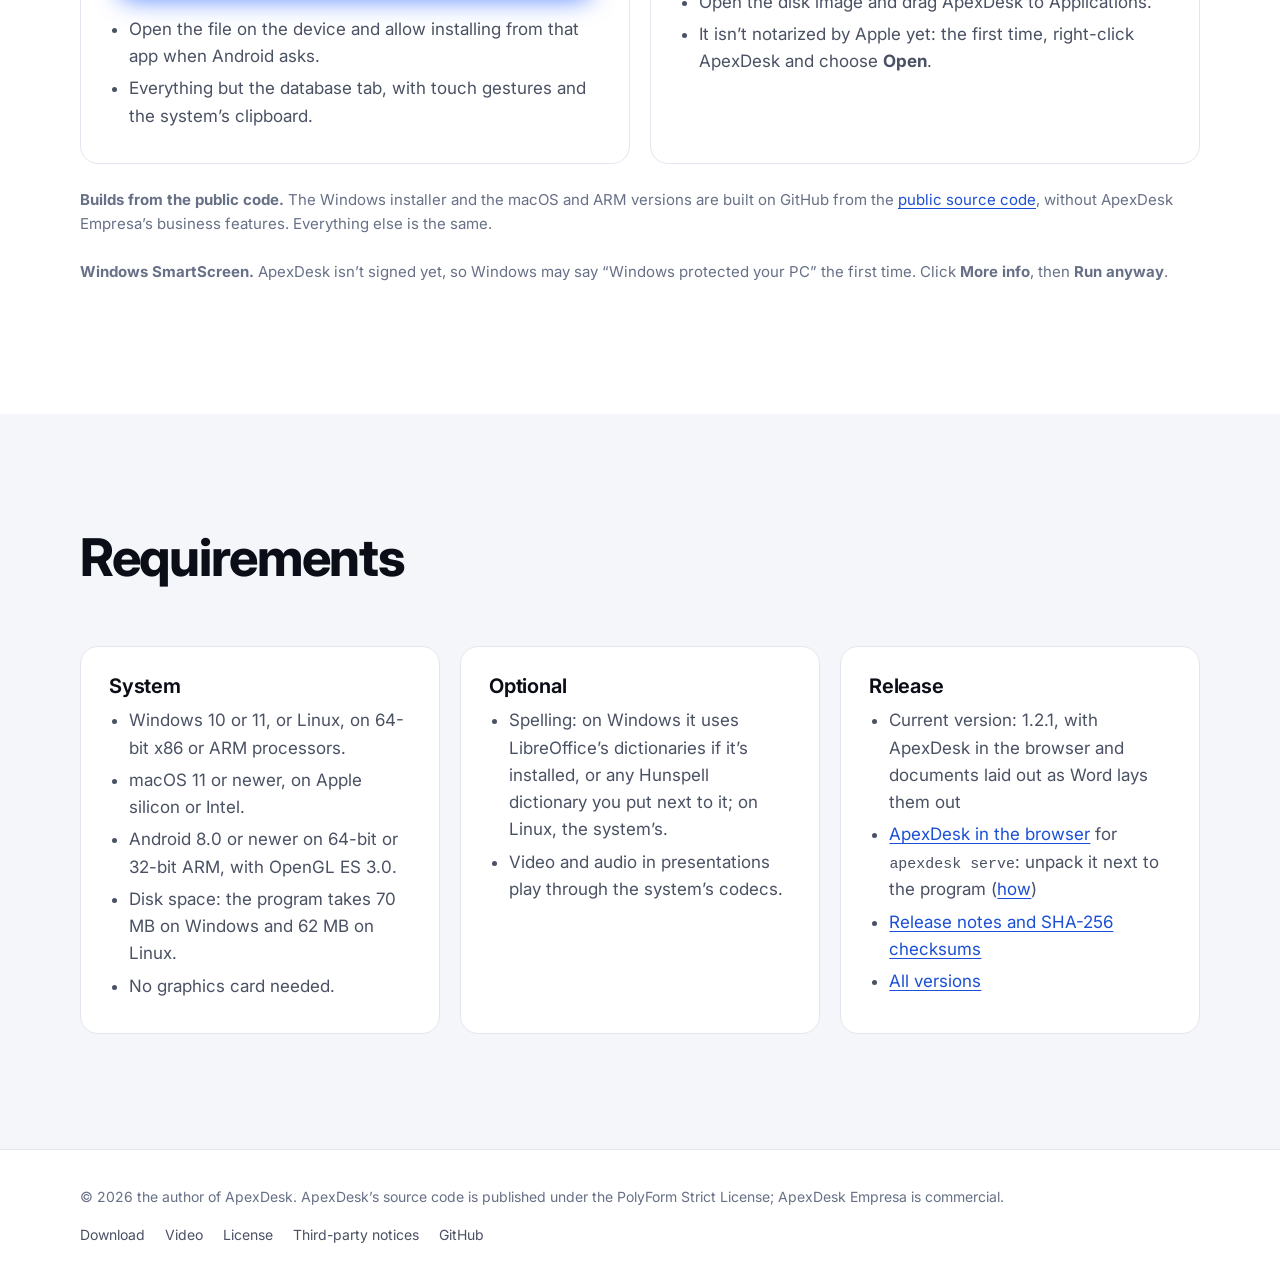
==== commit a7e762de: "Downloads: ApexDesk 1.2.1" ====
--- a/download.html
+++ b/download.html
@@ -53,10 +53,10 @@
       <div class="card">
         <h2>Windows</h2>
         <p>64-bit Windows 10 and 11.</p>
-        <a class="btn btn-primary" href="https://github.com/apexdesk/apexdesk/releases/download/v1.2.0/ApexDesk-1.2.0-x64.msi">Installer (.msi)</a>
-        <a class="btn btn-ghost" href="https://github.com/apexdesk/apexdesk/releases/download/v1.2.0/apexdesk-1.2.0-windows-x86_64.zip">Without installing (.zip)</a>
-        <a class="btn btn-ghost" href="https://github.com/apexdesk/apexdesk/releases/download/v1.2.0/apexdesk-1.2.0-windows-x86_64-portable.zip">Portable (.zip)</a>
-        <p class="arm">ARM (Snapdragon, Copilot+ PCs): <a href="https://github.com/apexdesk/apexdesk/releases/download/v1.2.0/apexdesk-1.2.0-windows-aarch64.zip">.zip</a> · <a href="https://github.com/apexdesk/apexdesk/releases/download/v1.2.0/apexdesk-1.2.0-windows-aarch64-portable.zip">portable</a></p>
+        <a class="btn btn-primary" href="https://github.com/apexdesk/apexdesk/releases/download/v1.2.1/ApexDesk-1.2.1-x64.msi">Installer (.msi)</a>
+        <a class="btn btn-ghost" href="https://github.com/apexdesk/apexdesk/releases/download/v1.2.1/apexdesk-1.2.1-windows-x86_64.zip">Without installing (.zip)</a>
+        <a class="btn btn-ghost" href="https://github.com/apexdesk/apexdesk/releases/download/v1.2.1/apexdesk-1.2.1-windows-x86_64-portable.zip">Portable (.zip)</a>
+        <p class="arm">ARM (Snapdragon, Copilot+ PCs): <a href="https://github.com/apexdesk/apexdesk/releases/download/v1.2.1/apexdesk-1.2.1-windows-aarch64.zip">.zip</a> · <a href="https://github.com/apexdesk/apexdesk/releases/download/v1.2.1/apexdesk-1.2.1-windows-aarch64-portable.zip">portable</a></p>
         <ul>
           <li>The installer adds ApexDesk to the Start menu and to “Open with”, and leaves your default applications alone.</li>
           <li>The .zip needs no installing: unzip it and run ApexDesk.exe.</li>
@@ -66,12 +66,12 @@
       <div class="card">
         <h2>Linux</h2>
         <p>Ubuntu 20.04, Debian 11, Fedora 32 or newer, and other 64-bit distributions, on x86-64 and ARM.</p>
-        <a class="btn btn-primary" href="https://github.com/apexdesk/apexdesk/releases/download/v1.2.0/apexdesk_1.2.0_amd64.deb">Debian, Ubuntu, Mint (.deb)</a>
-        <a class="btn btn-ghost" href="https://github.com/apexdesk/apexdesk/releases/download/v1.2.0/apexdesk-1.2.0-1.x86_64.rpm">Fedora, openSUSE (.rpm)</a>
-        <a class="btn btn-ghost" href="https://github.com/apexdesk/apexdesk/releases/download/v1.2.0/apexdesk-bin-1.2.0-1-x86_64.pkg.tar.zst">Arch, Manjaro (.pkg.tar.zst)</a>
-        <a class="btn btn-ghost" href="https://github.com/apexdesk/apexdesk/releases/download/v1.2.0/apexdesk-1.2.0-linux-x86_64.flatpak">Flatpak (.flatpak)</a>
-        <a class="btn btn-ghost" href="https://github.com/apexdesk/apexdesk/releases/download/v1.2.0/apexdesk-1.2.0-linux-x86_64-portable.tar.gz">Portable (.tar.gz)</a>
-        <p class="arm">ARM (Raspberry Pi 4 and 5, ARM servers): <a href="https://github.com/apexdesk/apexdesk/releases/download/v1.2.0/apexdesk_1.2.0_arm64.deb">.deb</a> · <a href="https://github.com/apexdesk/apexdesk/releases/download/v1.2.0/apexdesk-1.2.0-1.aarch64.rpm">.rpm</a> · <a href="https://github.com/apexdesk/apexdesk/releases/download/v1.2.0/apexdesk-1.2.0-linux-aarch64-portable.tar.gz">portable</a></p>
+        <a class="btn btn-primary" href="https://github.com/apexdesk/apexdesk/releases/download/v1.2.1/apexdesk_1.2.1_amd64.deb">Debian, Ubuntu, Mint (.deb)</a>
+        <a class="btn btn-ghost" href="https://github.com/apexdesk/apexdesk/releases/download/v1.2.1/apexdesk-1.2.1-1.x86_64.rpm">Fedora, openSUSE (.rpm)</a>
+        <a class="btn btn-ghost" href="https://github.com/apexdesk/apexdesk/releases/download/v1.2.1/apexdesk-bin-1.2.1-1-x86_64.pkg.tar.zst">Arch, Manjaro (.pkg.tar.zst)</a>
+        <a class="btn btn-ghost" href="https://github.com/apexdesk/apexdesk/releases/download/v1.2.1/apexdesk-1.2.1-linux-x86_64.flatpak">Flatpak (.flatpak)</a>
+        <a class="btn btn-ghost" href="https://github.com/apexdesk/apexdesk/releases/download/v1.2.1/apexdesk-1.2.1-linux-x86_64-portable.tar.gz">Portable (.tar.gz)</a>
+        <p class="arm">ARM (Raspberry Pi 4 and 5, ARM servers): <a href="https://github.com/apexdesk/apexdesk/releases/download/v1.2.1/apexdesk_1.2.1_arm64.deb">.deb</a> · <a href="https://github.com/apexdesk/apexdesk/releases/download/v1.2.1/apexdesk-1.2.1-1.aarch64.rpm">.rpm</a> · <a href="https://github.com/apexdesk/apexdesk/releases/download/v1.2.1/apexdesk-1.2.1-linux-aarch64-portable.tar.gz">portable</a></p>
         <ul>
           <li>The packages add it to the applications menu and to “Open with”, and leave your default applications alone.</li>
           <li>The portable version runs from its folder, with its settings next to it.</li>
@@ -82,7 +82,7 @@
       <div class="card">
         <h2>Android</h2>
         <p>Phones and tablets with Android 8.0 or newer, 64-bit and 32-bit ARM.</p>
-        <a class="btn btn-primary" href="https://github.com/apexdesk/apexdesk/releases/download/v1.2.0/apexdesk-1.2.0-android.apk">Android (.apk)</a>
+        <a class="btn btn-primary" href="https://github.com/apexdesk/apexdesk/releases/download/v1.2.1/apexdesk-1.2.1-android.apk">Android (.apk)</a>
         <ul>
           <li>Open the file on the device and allow installing from that app when Android asks.</li>
           <li>Everything but the database tab, with touch gestures and the system’s clipboard.</li>
@@ -91,7 +91,7 @@
       <div class="card">
         <h2>Mac</h2>
         <p>macOS 11 Big Sur or newer, Apple silicon and Intel.</p>
-        <a class="btn btn-primary" href="https://github.com/apexdesk/apexdesk/releases/download/v1.2.0/apexdesk-1.2.0-macos.dmg">macOS (.dmg)</a>
+        <a class="btn btn-primary" href="https://github.com/apexdesk/apexdesk/releases/download/v1.2.1/apexdesk-1.2.1-macos.dmg">macOS (.dmg)</a>
         <ul>
           <li>Open the disk image and drag ApexDesk to Applications.</li>
           <li>It isn’t notarized by Apple yet: the first time, right-click ApexDesk and choose <strong>Open</strong>.</li>
@@ -129,9 +129,9 @@
       <div class="card">
         <h3>Release</h3>
         <ul>
-          <li>Current version: 1.2.0, with ApexDesk in the browser and documents laid out as Word lays them out</li>
-          <li><a href="https://github.com/apexdesk/apexdesk/releases/download/v1.2.0/apexdesk-1.2.0-web.tar.gz">ApexDesk in the browser</a> for <code>apexdesk serve</code>: unpack it next to the program (<a href="https://github.com/apexdesk/apexdesk#apexdesk-in-the-browser-apexdesk-serve">how</a>)</li>
-          <li><a href="https://github.com/apexdesk/apexdesk/releases/tag/v1.2.0">Release notes and SHA-256 checksums</a></li>
+          <li>Current version: 1.2.1, with ApexDesk in the browser and documents laid out as Word lays them out</li>
+          <li><a href="https://github.com/apexdesk/apexdesk/releases/download/v1.2.1/apexdesk-1.2.1-web.tar.gz">ApexDesk in the browser</a> for <code>apexdesk serve</code>: unpack it next to the program (<a href="https://github.com/apexdesk/apexdesk#apexdesk-in-the-browser-apexdesk-serve">how</a>)</li>
+          <li><a href="https://github.com/apexdesk/apexdesk/releases/tag/v1.2.1">Release notes and SHA-256 checksums</a></li>
           <li><a href="https://github.com/apexdesk/apexdesk/releases">All versions</a></li>
         </ul>
       </div>
